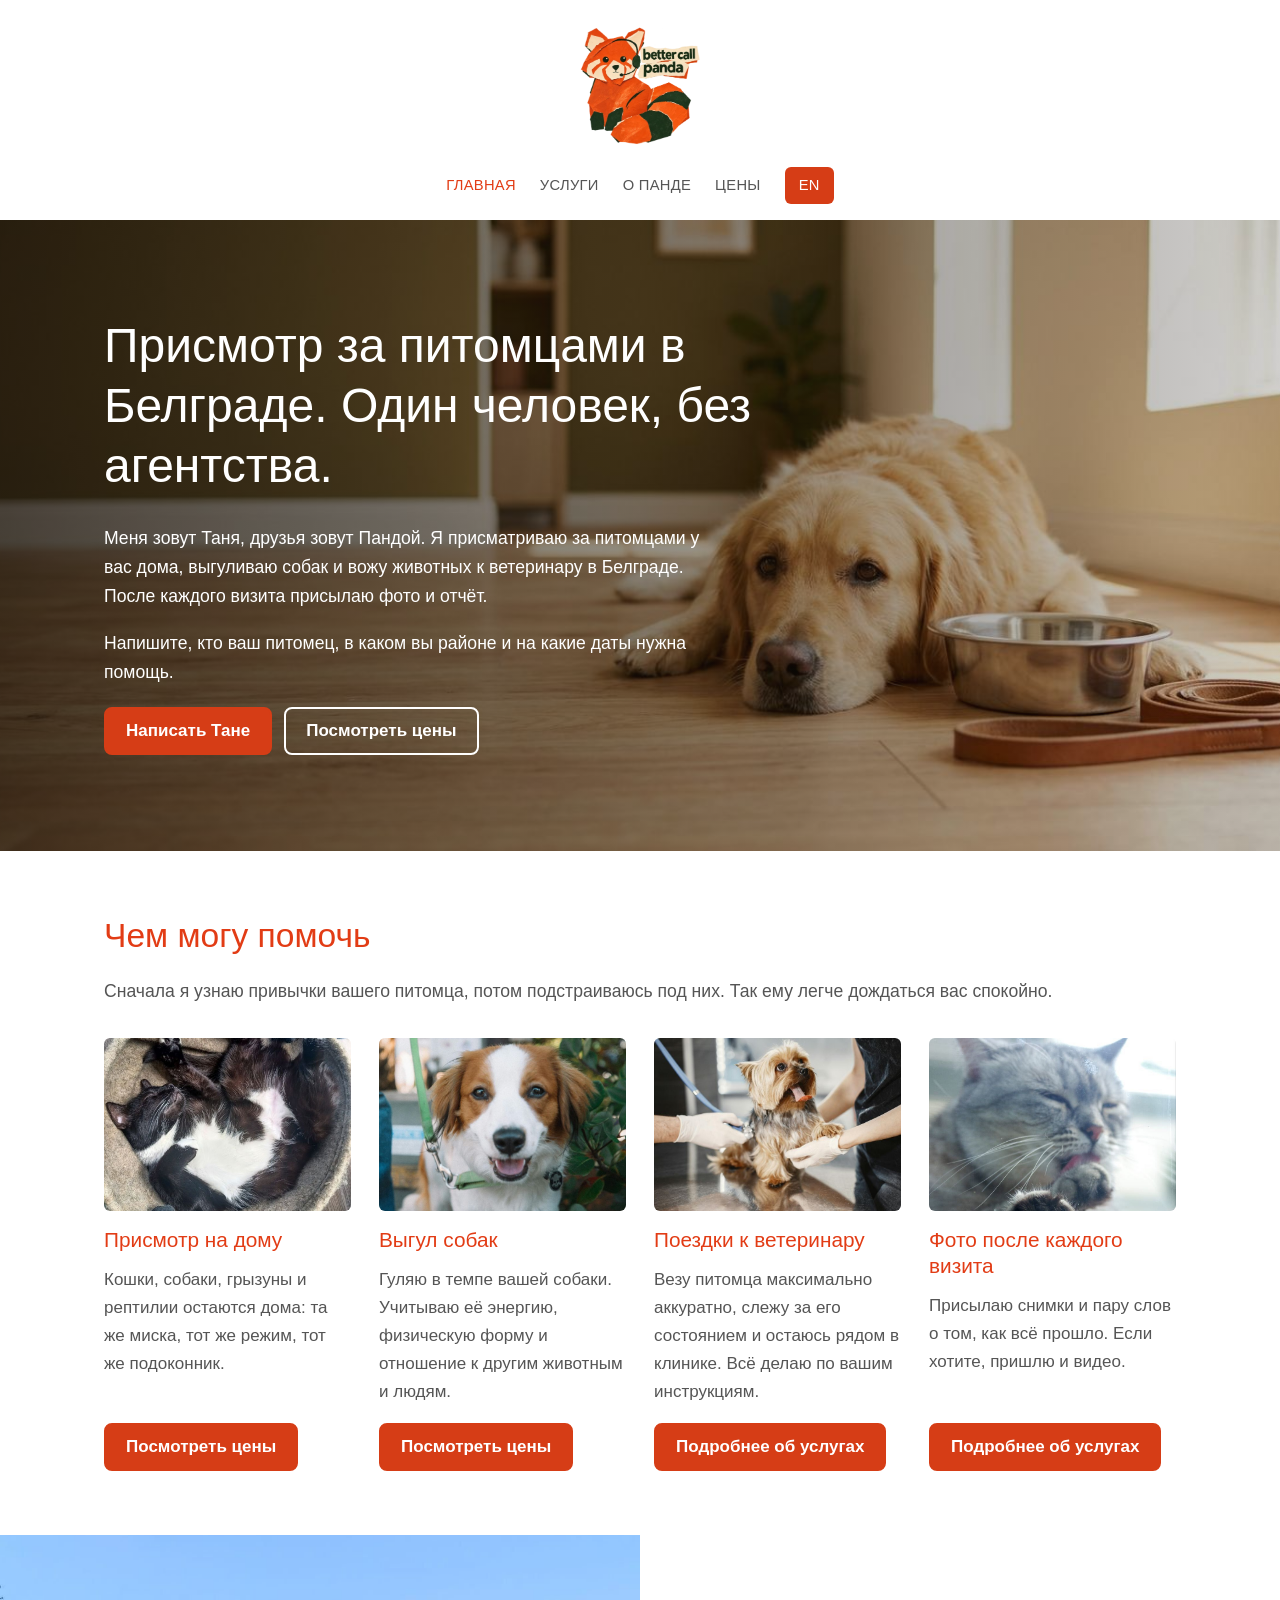
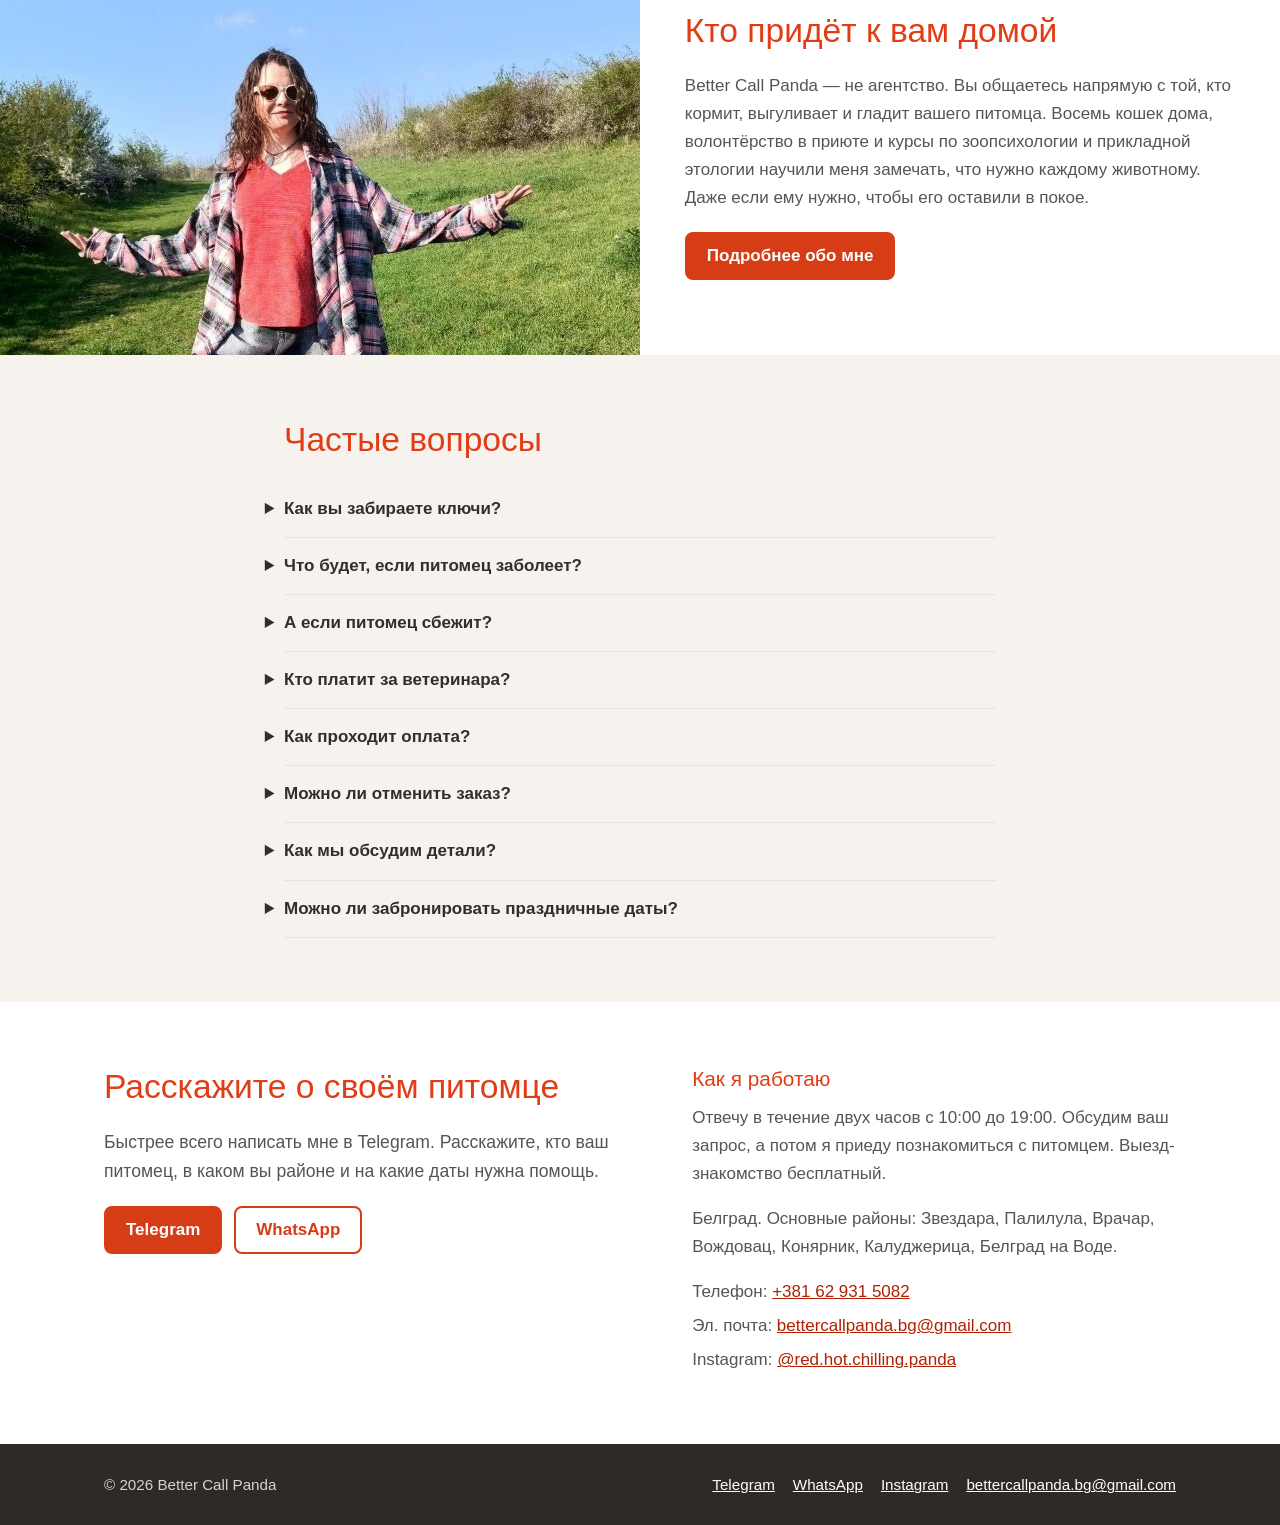
==== ru/index.html @ f717e87d "Update Russian menu label and shelter wording Co-Authored-By: Claude Opus 5.5 <noreply@anthropic.com" ====
<!doctype html>
<html lang="ru">
<head>
<meta charset="utf-8">
<meta name="viewport" content="width=device-width,initial-scale=1">
<title>Присмотр за питомцами в Белграде — Better Call Panda</title>
<meta name="description" content="Присмотр на дому, выгул собак и поездки к ветеринару в Белграде. Один человек, без агентства, фото после каждого визита.">
<link rel="canonical" href="https://bettercallpanda.github.io/ru/">
<link rel="alternate" hreflang="en" href="https://bettercallpanda.github.io/">
<link rel="alternate" hreflang="ru" href="https://bettercallpanda.github.io/ru/">
<link rel="alternate" hreflang="x-default" href="https://bettercallpanda.github.io/">
<meta property="og:type" content="website">
<meta property="og:title" content="Присмотр за питомцами в Белграде — Better Call Panda">
<meta property="og:description" content="Присмотр на дому, выгул собак и поездки к ветеринару в Белграде. Один человек, без агентства, фото после каждого визита.">
<meta property="og:url" content="https://bettercallpanda.github.io/ru/">
<meta property="og:image" content="https://bettercallpanda.github.io/img/tanya-portrait.jpg">
<meta property="og:locale" content="ru_RU">
<link rel="icon" type="image/png" href="/img/favicon.png">
<link rel="stylesheet" href="/style.css">
<script type="application/ld+json">{"@context":"https://schema.org","@type":"LocalBusiness","name":"Better Call Panda","description":"Присмотр на дому, выгул собак и поездки к ветеринару в Белграде. Один человек, без агентства, фото после каждого визита.","url":"https://bettercallpanda.github.io/ru/","image":"https://bettercallpanda.github.io/img/tanya-portrait.jpg","telephone":"+381 62 931 5082","email":"bettercallpanda.bg@gmail.com","areaServed":"Belgrade","address":{"@type":"PostalAddress","addressLocality":"Belgrade","addressCountry":"RS"},"sameAs":["https://instagram.com/red.hot.chilling.panda","https://t.me/purrfectpanda"]}</script>
</head>
<body>
<a class="skip" href="#main">Перейти к содержанию</a>
<header class="top">
<a class="top__logo" href="/ru/"><img src="/img/logo.webp" alt="Better Call Panda" width="360" height="379"></a>
<nav class="nav" aria-label="Основное меню">
<a href="/ru/" aria-current="page">Главная</a>
<a href="/ru/services">Услуги</a>
<a href="/ru/about">О Панде</a>
<a href="/ru/prices">Цены</a>
<a class="lang" href="/" hreflang="en">EN</a>
</nav>
</header>
<main id="main">
<section class="hero"><img src="/img/hero.jpg" alt="" width="1600" height="900"><div class="hero__in"><h1>Присмотр за питомцами в Белграде. Один человек, без агентства.</h1><p>Меня зовут Таня, друзья зовут Пандой. Я присматриваю за питомцами у вас дома, выгуливаю собак и вожу животных к ветеринару в Белграде. После каждого визита присылаю фото и отчёт.</p><p>Напишите, кто ваш питомец, в каком вы районе и на какие даты нужна помощь.</p><div class="btns"><a class="btn" href="https://t.me/purrfectpanda">Написать Тане</a><a class="btn btn--light" href="/ru/prices">Посмотреть цены</a></div></div></section>
<section class="sec"><div class="wrap"><h2>Чем могу помочь</h2><p class="lead">Сначала я узнаю привычки вашего питомца, потом подстраиваюсь под них. Так ему легче дождаться вас спокойно.</p><div class="cards"><article class="card"><img src="/img/cat-basket.jpg" alt="Кошка свернулась клубком в корзине" width="800" height="560" loading="lazy"><h3>Присмотр на дому</h3><p>Кошки, собаки, грызуны и рептилии остаются дома: та же миска, тот же режим, тот же подоконник.</p><a class="btn" href="/ru/prices">Посмотреть цены</a></article><article class="card"><img src="/img/dog-home.jpg" alt="Весёлая собака на прогулке" width="800" height="560" loading="lazy" style="object-position:50% 18%"><h3>Выгул собак</h3><p>Гуляю в темпе вашей собаки. Учитываю её энергию, физическую форму и отношение к другим животным и людям.</p><a class="btn" href="/ru/prices">Посмотреть цены</a></article><article class="card"><img src="/img/vet-table.jpg" alt="Маленькая собака на столе в ветклинике" width="800" height="560" loading="lazy"><h3>Поездки к ветеринару</h3><p>Везу питомца максимально аккуратно, слежу за его состоянием и остаюсь рядом в клинике. Всё делаю по вашим инструкциям.</p><a class="btn" href="/ru/services">Подробнее об услугах</a></article><article class="card"><img src="/img/cat-paw.jpg" alt="Кошачья лапа крупным планом" width="800" height="560" loading="lazy" style="object-position:50% 0%"><h3>Фото после каждого визита</h3><p>Присылаю снимки и пару слов о том, как всё прошло. Если хотите, пришлю и видео.</p><a class="btn" href="/ru/services">Подробнее об услугах</a></article></div></div></section>
<section class="split"><div class="split__img"><img src="/img/tanya.jpg" alt="Таня, петситтер Better Call Panda, на летнем лугу" width="1000" height="750" loading="lazy" style="object-position:50% 22%"></div><div class="split__txt"><h2>Кто придёт к вам домой</h2><p>Better Call Panda — не агентство. Вы общаетесь напрямую с той, кто кормит, выгуливает и гладит вашего питомца. Восемь кошек дома, волонтёрство в приюте и курсы по зоопсихологии и прикладной этологии научили меня замечать, что нужно каждому животному. Даже если ему нужно, чтобы его оставили в покое.</p><div class="btns"><a class="btn" href="/ru/about">Подробнее обо мне</a></div></div></section>
<section class="sec sec--soft"><div class="wrap narrow"><h2>Частые вопросы</h2><details><summary>Как вы забираете ключи?</summary><p>Обычно забираю и возвращаю их лично, из рук в руки. Если вам удобнее иначе, договоримся.</p></details><details><summary>Что будет, если питомец заболеет?</summary><p>Заранее прошу контакты для экстренной связи и вашего ветеринара. Если что-то пойдёт не так, сразу свяжусь с вами и запишу питомца в вашу клинику. Если своей клиники у вас нет, выберу ближайшую подходящую.</p></details><details><summary>А если питомец сбежит?</summary><p>Сразу сообщу вам, размещу объявления в чатах и группах в Facebook и сделаю всё, чтобы его найти. В моей практике такого не случалось, но я участвовала в поисках потерявшихся кошек и собак.</p></details><details><summary>Кто платит за ветеринара?</summary><p>Лечение оплачивает хозяин питомца. Можно заранее оставить мне сумму на экстренный случай. Если её нет, по возможности заплачу сама, пришлю чек, и вы вернёте деньги. А если помощь нужна срочно и заплатить сразу не получается, договорюсь с клиникой о депозите.</p></details><details><summary>Как проходит оплата?</summary><p>Пока только наличными. На выезде-знакомстве вы вносите 50%, и даты закрепляются за вами. Остальное в день первого визита.</p></details><details><summary>Можно ли отменить заказ?</summary><p>Да. Если отмените за 48 часов до первого визита или раньше, верну всю предоплату. Позже она не возвращается. А если отменить придётся мне, верну всё.</p></details><details><summary>Как мы обсудим детали?</summary><p>Сначала по телефону или в переписке, потом при встрече на бесплатном выезде-знакомстве. После этого пришлю сообщение с датами, услугами, ценой и условиями отмены. Вам останется ответить, что всё верно.</p></details><details><summary>Можно ли забронировать праздничные даты?</summary><p>Да, но лучше написать заранее: перед праздниками свободные даты заканчиваются быстрее.</p></details></div></section>
<section class="sec" id="contact"><div class="wrap contact"><div><h2>Расскажите о своём питомце</h2><p class="lead">Быстрее всего написать мне в Telegram. Расскажите, кто ваш питомец, в каком вы районе и на какие даты нужна помощь.</p><div class="btns"><a class="btn" href="https://t.me/purrfectpanda">Telegram</a><a class="btn btn--ghost" href="https://wa.me/381629315082">WhatsApp</a></div></div><div><h3>Как я работаю</h3><p>Отвечу в течение двух часов с 10:00 до 19:00. Обсудим ваш запрос, а потом я приеду познакомиться с питомцем. Выезд-знакомство бесплатный.</p><p>Белград. Основные районы: Звездара, Палилула, Врачар, Вождовац, Конярник, Калуджерица, Белград на Воде.</p><ul><li>Телефон: <a href="tel:+381629315082">+381 62 931 5082</a></li><li>Эл. почта: <a href="mailto:bettercallpanda.bg@gmail.com">bettercallpanda.bg@gmail.com</a></li><li>Instagram: <a href="https://instagram.com/red.hot.chilling.panda">@red.hot.chilling.panda</a></li></ul></div></div></section>
</main>
<footer class="foot"><div class="wrap"><span>© 2026 Better Call Panda</span><nav aria-label="Контакты"><a href="https://t.me/purrfectpanda">Telegram</a><a href="https://wa.me/381629315082">WhatsApp</a><a href="https://instagram.com/red.hot.chilling.panda">Instagram</a><a href="mailto:bettercallpanda.bg@gmail.com">bettercallpanda.bg@gmail.com</a></nav></div></footer>
</body>
</html>
---- style.css ----
:root{--brand:#e23c15;--brand-dark:#b12103;--accent:#d63d16;--ink:#2f2f2f;--text:#555;--line:#e7e2dd;--soft:#f6f2ee;--white:#fff;--wrap:1120px}
*{box-sizing:border-box}
html{-webkit-text-size-adjust:100%}
body{margin:0;background:var(--white);color:var(--text);font:400 17px/1.65 "Open Sans","Segoe UI",Roboto,Helvetica,Arial,sans-serif}
img{display:block;max-width:100%;height:auto}
a{color:var(--brand-dark)}
h1,h2,h3{color:var(--brand);font-weight:500;line-height:1.25;margin:0 0 .6em}
h1{font-size:clamp(2rem,4.4vw,3rem)}
h2{font-size:clamp(1.6rem,3vw,2.1rem)}
h3{font-size:1.3rem}
p{margin:0 0 1em}
.skip{position:absolute;left:-999px;top:8px;background:#fff;padding:8px 12px;z-index:10}
.skip:focus{left:8px}
.top{background:#fff;text-align:center;padding:20px 16px 16px}
.top__logo{display:inline-block}
.top__logo img{width:120px;height:auto}
.nav{display:flex;flex-wrap:wrap;justify-content:center;align-items:center;gap:6px 24px;margin-top:12px}
.nav a{color:#555;text-decoration:none;text-transform:uppercase;font-size:.92rem;letter-spacing:.02em;padding:6px 0}
.nav a:hover,.nav a[aria-current=page]{color:var(--brand)}
.nav a.lang{background:var(--accent);color:#fff;border-radius:6px;padding:6px 14px}
.nav a.lang:hover{background:var(--brand-dark);color:#fff}
.wrap{max-width:var(--wrap);margin:0 auto;padding:0 24px}
.sec{padding:64px 0}
.sec--soft{background:var(--soft)}
.sec--center{text-align:center}
.narrow{max-width:760px;margin:0 auto}
.lead{font-size:1.1rem}
.btn{display:inline-block;background:var(--accent);color:#fff;text-decoration:none;font-weight:600;border-radius:8px;padding:11px 20px;line-height:1.3;border:2px solid var(--accent)}
.btn:hover{background:var(--brand-dark);border-color:var(--brand-dark)}
.btn--ghost{background:transparent;color:var(--accent)}
.btn--ghost:hover{color:#fff}
.btn--light{background:transparent;border-color:#fff;color:#fff}
.btn--light:hover{background:#fff;border-color:#fff;color:var(--brand-dark)}
.btn--white{background:#fff;border-color:#fff;color:var(--brand-dark)}
.btn--white:hover{background:#fff0ea;border-color:#fff0ea;color:var(--brand-dark)}
.btns{display:flex;flex-wrap:wrap;gap:12px;margin-top:20px}
.sec--center .btns{justify-content:center}
.hero{position:relative;background:#3a3226;color:#fff;overflow:hidden}
.hero>img{position:absolute;inset:0;width:100%;height:100%;object-fit:cover}
.hero::after{content:"";position:absolute;inset:0;background:linear-gradient(90deg,rgba(25,18,10,.72),rgba(25,18,10,.38) 70%,rgba(25,18,10,.2))}
.hero__in{position:relative;z-index:1;max-width:var(--wrap);margin:0 auto;padding:96px 24px}
.hero h1{color:#fff;max-width:720px}
.hero p{max-width:620px;font-size:1.1rem}
.cards{display:grid;grid-template-columns:repeat(4,1fr);gap:28px;margin-top:32px}
.cards--3{grid-template-columns:repeat(3,1fr)}
.card{display:flex;flex-direction:column;align-items:flex-start}
.card img{width:100%;aspect-ratio:10/7;object-fit:cover;border-radius:6px;margin-bottom:16px}
.card .btn{margin-top:auto}
.split{display:grid;grid-template-columns:1fr 1fr;align-items:stretch}
.split__img{position:relative;min-height:420px;background:var(--soft)}
.split__img img{position:absolute;inset:0;width:100%;height:100%;object-fit:cover}
.split__txt{align-self:center;padding:56px 7%;max-width:640px}
.split--rev .split__img{order:2}
.split--rev .split__txt{justify-self:end}
.rows{display:grid;gap:40px}
.row{display:grid;grid-template-columns:1fr 1fr;gap:48px;align-items:center}
.row img{width:100%;aspect-ratio:10/7;object-fit:cover;border-radius:6px}
.row--rev img{order:2}
.docs{display:grid;grid-template-columns:1fr 1fr;gap:32px;margin-top:28px}
.docs a{display:block;border:1px solid var(--line);border-radius:6px;overflow:hidden}
.docs img{width:100%;aspect-ratio:1280/942;object-fit:cover}
.docs h3{margin:14px 0 4px}
.docs p{margin:0}
details{border-bottom:1px solid var(--line);padding:14px 0}
summary{cursor:pointer;color:var(--ink);font-weight:600;list-style-position:outside}
details p{margin:10px 0 2px}
.contact{display:grid;grid-template-columns:1.1fr 1fr;gap:56px}
.contact ul{list-style:none;margin:0;padding:0}
.contact li{margin:0 0 6px}
.price{width:100%;border-collapse:collapse;margin:28px 0 0}
.price th,.price td{text-align:left;padding:12px 14px;border-bottom:1px solid var(--line)}
.price thead th{color:var(--ink);background:var(--soft);font-weight:600}
.price td:last-child,.price th:last-child{text-align:right;white-space:nowrap}
.cta{background:var(--accent);color:#fff;text-align:center}
.cta h2{color:#fff}
.foot{background:#2f2a26;color:#d9d3cd;font-size:.95rem;padding:28px 0}
.foot a{color:#fff}
.foot .wrap{display:flex;flex-wrap:wrap;justify-content:space-between;gap:10px 24px}
.foot nav{display:flex;flex-wrap:wrap;gap:6px 18px}
@media (max-width:980px){.cards{grid-template-columns:repeat(2,1fr)}.cards--3{grid-template-columns:repeat(2,1fr)}}
@media (max-width:760px){body{font-size:16px}.top__logo img{width:92px}.nav{gap:2px 16px}.nav a{font-size:.8rem}.sec{padding:44px 0}.wrap{padding:0 16px}.hero__in{padding:64px 16px}.hero::after{background:rgba(25,18,10,.6)}.split,.row,.docs,.contact{grid-template-columns:1fr}.row{gap:18px}.row--rev img{order:0}.split__img{min-height:0;aspect-ratio:4/3}.split--rev .split__img{order:0}.split__txt{padding:32px 16px;max-width:none}.contact{gap:32px}}
@media (max-width:520px){.cards,.cards--3{grid-template-columns:1fr}.btns .btn{flex:1 1 auto;text-align:center}.price th,.price td{padding:10px 8px}}
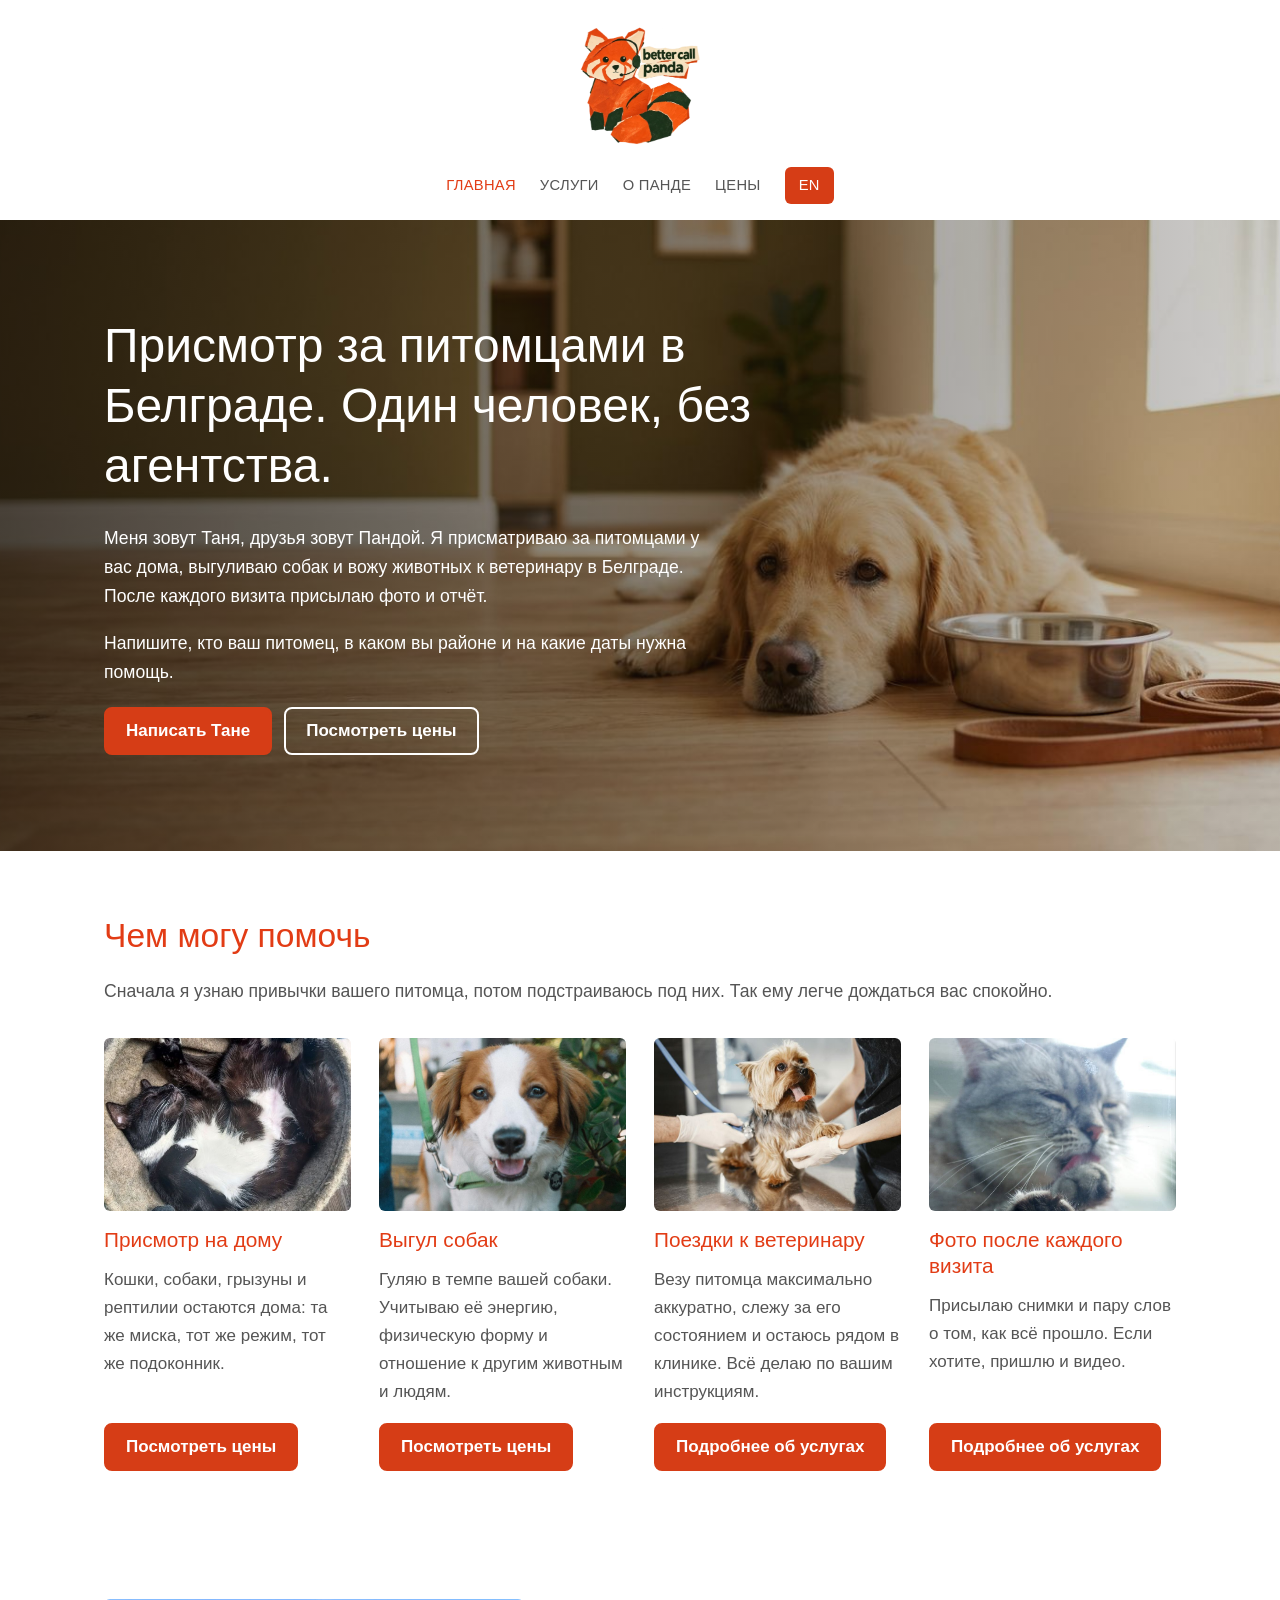
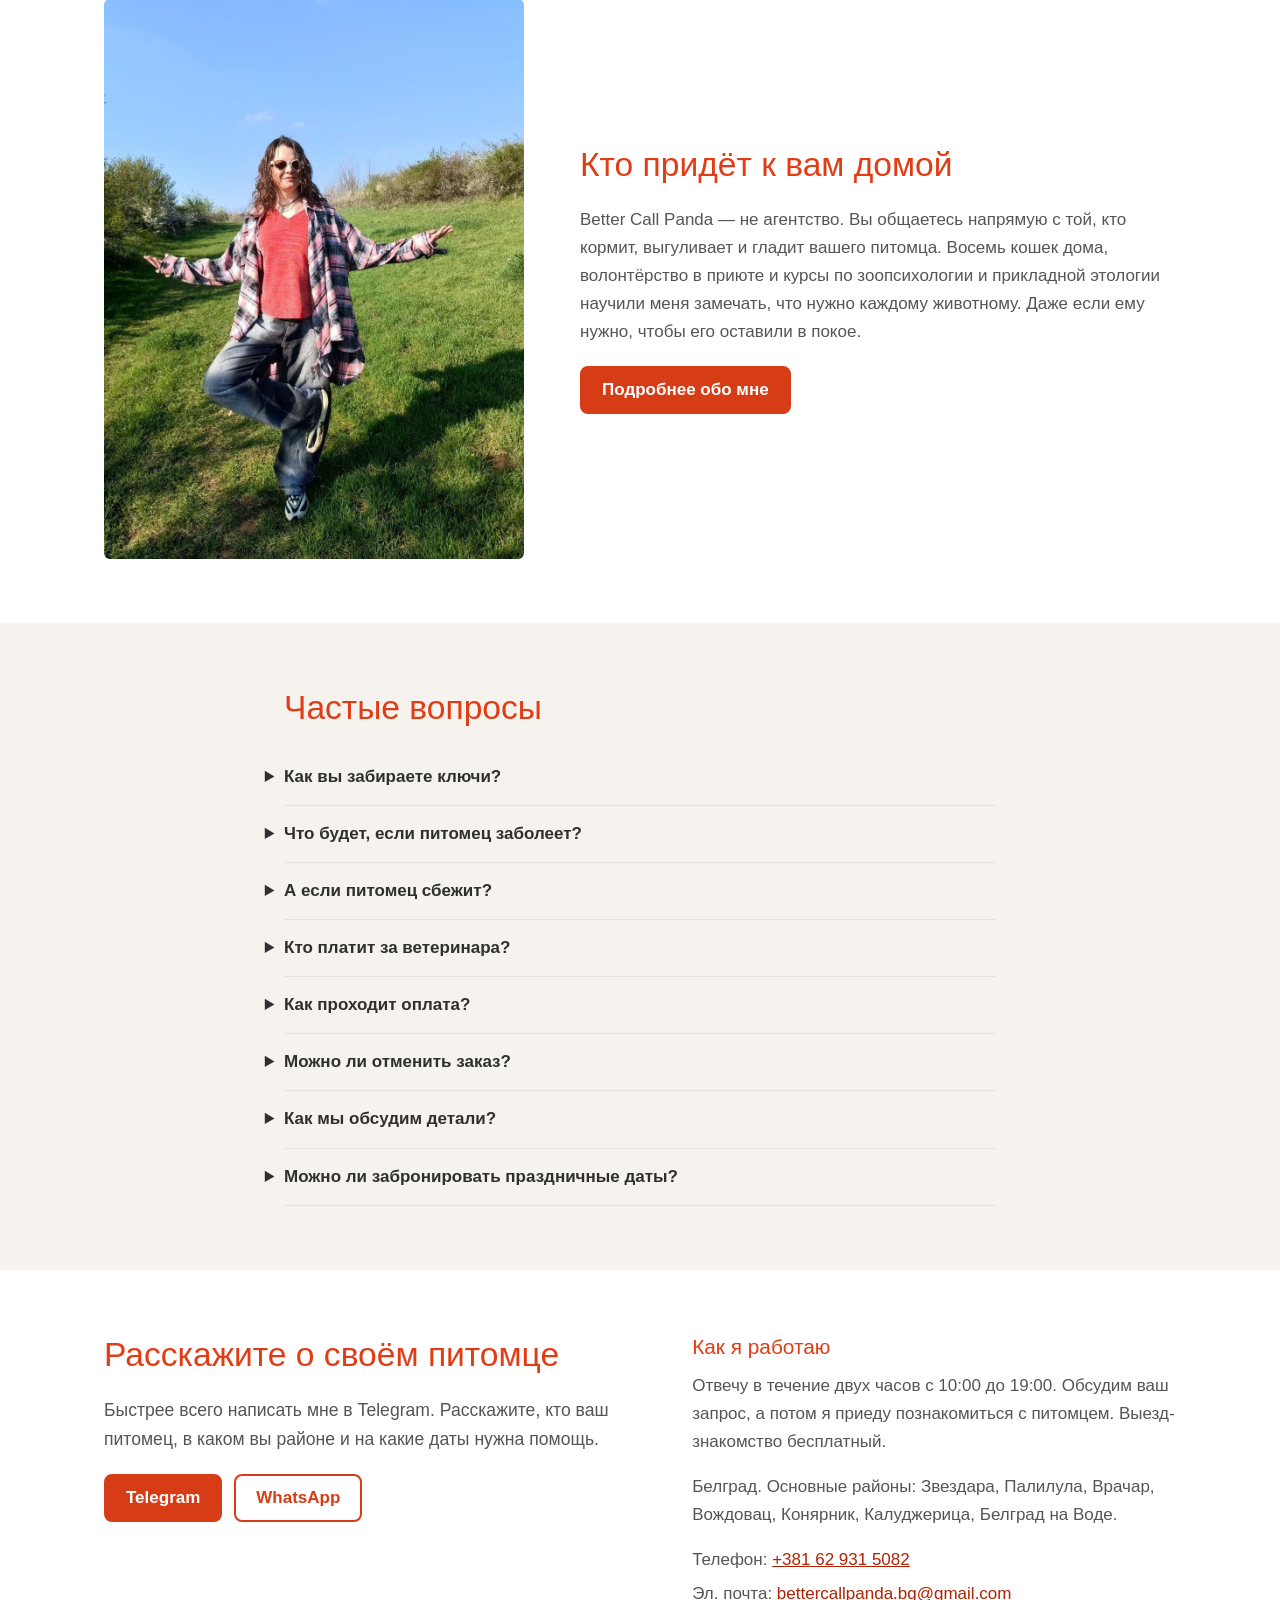
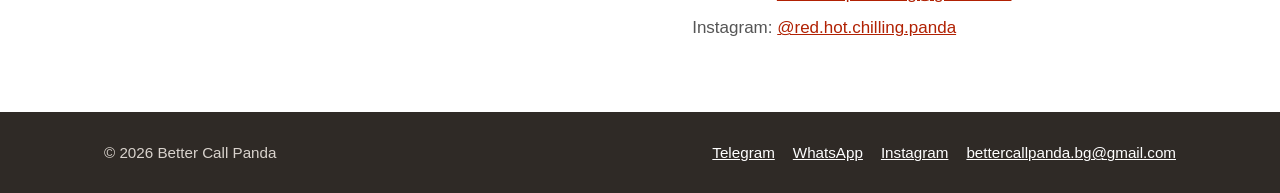
==== commit 71108062: "Show full portrait and dinar prices on Russian pages Co-Authored-By: Claude Opus 5.5 <noreply@anthro" ====
--- a/ru/index.html
+++ b/ru/index.html
@@ -34,7 +34,7 @@
 <main id="main">
 <section class="hero"><img src="/img/hero.jpg" alt="" width="1600" height="900"><div class="hero__in"><h1>Присмотр за питомцами в Белграде. Один человек, без агентства.</h1><p>Меня зовут Таня, друзья зовут Пандой. Я присматриваю за питомцами у вас дома, выгуливаю собак и вожу животных к ветеринару в Белграде. После каждого визита присылаю фото и отчёт.</p><p>Напишите, кто ваш питомец, в каком вы районе и на какие даты нужна помощь.</p><div class="btns"><a class="btn" href="https://t.me/purrfectpanda">Написать Тане</a><a class="btn btn--light" href="/ru/prices">Посмотреть цены</a></div></div></section>
 <section class="sec"><div class="wrap"><h2>Чем могу помочь</h2><p class="lead">Сначала я узнаю привычки вашего питомца, потом подстраиваюсь под них. Так ему легче дождаться вас спокойно.</p><div class="cards"><article class="card"><img src="/img/cat-basket.jpg" alt="Кошка свернулась клубком в корзине" width="800" height="560" loading="lazy"><h3>Присмотр на дому</h3><p>Кошки, собаки, грызуны и рептилии остаются дома: та же миска, тот же режим, тот же подоконник.</p><a class="btn" href="/ru/prices">Посмотреть цены</a></article><article class="card"><img src="/img/dog-home.jpg" alt="Весёлая собака на прогулке" width="800" height="560" loading="lazy" style="object-position:50% 18%"><h3>Выгул собак</h3><p>Гуляю в темпе вашей собаки. Учитываю её энергию, физическую форму и отношение к другим животным и людям.</p><a class="btn" href="/ru/prices">Посмотреть цены</a></article><article class="card"><img src="/img/vet-table.jpg" alt="Маленькая собака на столе в ветклинике" width="800" height="560" loading="lazy"><h3>Поездки к ветеринару</h3><p>Везу питомца максимально аккуратно, слежу за его состоянием и остаюсь рядом в клинике. Всё делаю по вашим инструкциям.</p><a class="btn" href="/ru/services">Подробнее об услугах</a></article><article class="card"><img src="/img/cat-paw.jpg" alt="Кошачья лапа крупным планом" width="800" height="560" loading="lazy" style="object-position:50% 0%"><h3>Фото после каждого визита</h3><p>Присылаю снимки и пару слов о том, как всё прошло. Если хотите, пришлю и видео.</p><a class="btn" href="/ru/services">Подробнее об услугах</a></article></div></div></section>
-<section class="split"><div class="split__img"><img src="/img/tanya.jpg" alt="Таня, петситтер Better Call Panda, на летнем лугу" width="1000" height="750" loading="lazy" style="object-position:50% 22%"></div><div class="split__txt"><h2>Кто придёт к вам домой</h2><p>Better Call Panda — не агентство. Вы общаетесь напрямую с той, кто кормит, выгуливает и гладит вашего питомца. Восемь кошек дома, волонтёрство в приюте и курсы по зоопсихологии и прикладной этологии научили меня замечать, что нужно каждому животному. Даже если ему нужно, чтобы его оставили в покое.</p><div class="btns"><a class="btn" href="/ru/about">Подробнее обо мне</a></div></div></section>
+<section class="sec"><div class="wrap who"><img src="/img/tanya.jpg" alt="Таня, петситтер Better Call Panda, на летнем лугу" width="960" height="1280" loading="lazy"><div><h2>Кто придёт к вам домой</h2><p>Better Call Panda — не агентство. Вы общаетесь напрямую с той, кто кормит, выгуливает и гладит вашего питомца. Восемь кошек дома, волонтёрство в приюте и курсы по зоопсихологии и прикладной этологии научили меня замечать, что нужно каждому животному. Даже если ему нужно, чтобы его оставили в покое.</p><div class="btns"><a class="btn" href="/ru/about">Подробнее обо мне</a></div></div></div></section>
 <section class="sec sec--soft"><div class="wrap narrow"><h2>Частые вопросы</h2><details><summary>Как вы забираете ключи?</summary><p>Обычно забираю и возвращаю их лично, из рук в руки. Если вам удобнее иначе, договоримся.</p></details><details><summary>Что будет, если питомец заболеет?</summary><p>Заранее прошу контакты для экстренной связи и вашего ветеринара. Если что-то пойдёт не так, сразу свяжусь с вами и запишу питомца в вашу клинику. Если своей клиники у вас нет, выберу ближайшую подходящую.</p></details><details><summary>А если питомец сбежит?</summary><p>Сразу сообщу вам, размещу объявления в чатах и группах в Facebook и сделаю всё, чтобы его найти. В моей практике такого не случалось, но я участвовала в поисках потерявшихся кошек и собак.</p></details><details><summary>Кто платит за ветеринара?</summary><p>Лечение оплачивает хозяин питомца. Можно заранее оставить мне сумму на экстренный случай. Если её нет, по возможности заплачу сама, пришлю чек, и вы вернёте деньги. А если помощь нужна срочно и заплатить сразу не получается, договорюсь с клиникой о депозите.</p></details><details><summary>Как проходит оплата?</summary><p>Пока только наличными. На выезде-знакомстве вы вносите 50%, и даты закрепляются за вами. Остальное в день первого визита.</p></details><details><summary>Можно ли отменить заказ?</summary><p>Да. Если отмените за 48 часов до первого визита или раньше, верну всю предоплату. Позже она не возвращается. А если отменить придётся мне, верну всё.</p></details><details><summary>Как мы обсудим детали?</summary><p>Сначала по телефону или в переписке, потом при встрече на бесплатном выезде-знакомстве. После этого пришлю сообщение с датами, услугами, ценой и условиями отмены. Вам останется ответить, что всё верно.</p></details><details><summary>Можно ли забронировать праздничные даты?</summary><p>Да, но лучше написать заранее: перед праздниками свободные даты заканчиваются быстрее.</p></details></div></section>
 <section class="sec" id="contact"><div class="wrap contact"><div><h2>Расскажите о своём питомце</h2><p class="lead">Быстрее всего написать мне в Telegram. Расскажите, кто ваш питомец, в каком вы районе и на какие даты нужна помощь.</p><div class="btns"><a class="btn" href="https://t.me/purrfectpanda">Telegram</a><a class="btn btn--ghost" href="https://wa.me/381629315082">WhatsApp</a></div></div><div><h3>Как я работаю</h3><p>Отвечу в течение двух часов с 10:00 до 19:00. Обсудим ваш запрос, а потом я приеду познакомиться с питомцем. Выезд-знакомство бесплатный.</p><p>Белград. Основные районы: Звездара, Палилула, Врачар, Вождовац, Конярник, Калуджерица, Белград на Воде.</p><ul><li>Телефон: <a href="tel:+381629315082">+381 62 931 5082</a></li><li>Эл. почта: <a href="mailto:bettercallpanda.bg@gmail.com">bettercallpanda.bg@gmail.com</a></li><li>Instagram: <a href="https://instagram.com/red.hot.chilling.panda">@red.hot.chilling.panda</a></li></ul></div></div></section>
 </main>
--- a/style.css
+++ b/style.css
@@ -80,3 +80,6 @@
 @media (max-width:980px){.cards{grid-template-columns:repeat(2,1fr)}.cards--3{grid-template-columns:repeat(2,1fr)}}
 @media (max-width:760px){body{font-size:16px}.top__logo img{width:92px}.nav{gap:2px 16px}.nav a{font-size:.8rem}.sec{padding:44px 0}.wrap{padding:0 16px}.hero__in{padding:64px 16px}.hero::after{background:rgba(25,18,10,.6)}.split,.row,.docs,.contact{grid-template-columns:1fr}.row{gap:18px}.row--rev img{order:0}.split__img{min-height:0;aspect-ratio:4/3}.split--rev .split__img{order:0}.split__txt{padding:32px 16px;max-width:none}.contact{gap:32px}}
 @media (max-width:520px){.cards,.cards--3{grid-template-columns:1fr}.btns .btn{flex:1 1 auto;text-align:center}.price th,.price td{padding:10px 8px}}
+.who{display:grid;grid-template-columns:minmax(0,420px) minmax(0,1fr);gap:56px;align-items:center}
+.who img{width:100%;height:auto;border-radius:6px}
+@media (max-width:760px){.who{grid-template-columns:1fr;gap:24px}.who img{max-width:420px;margin:0 auto}}
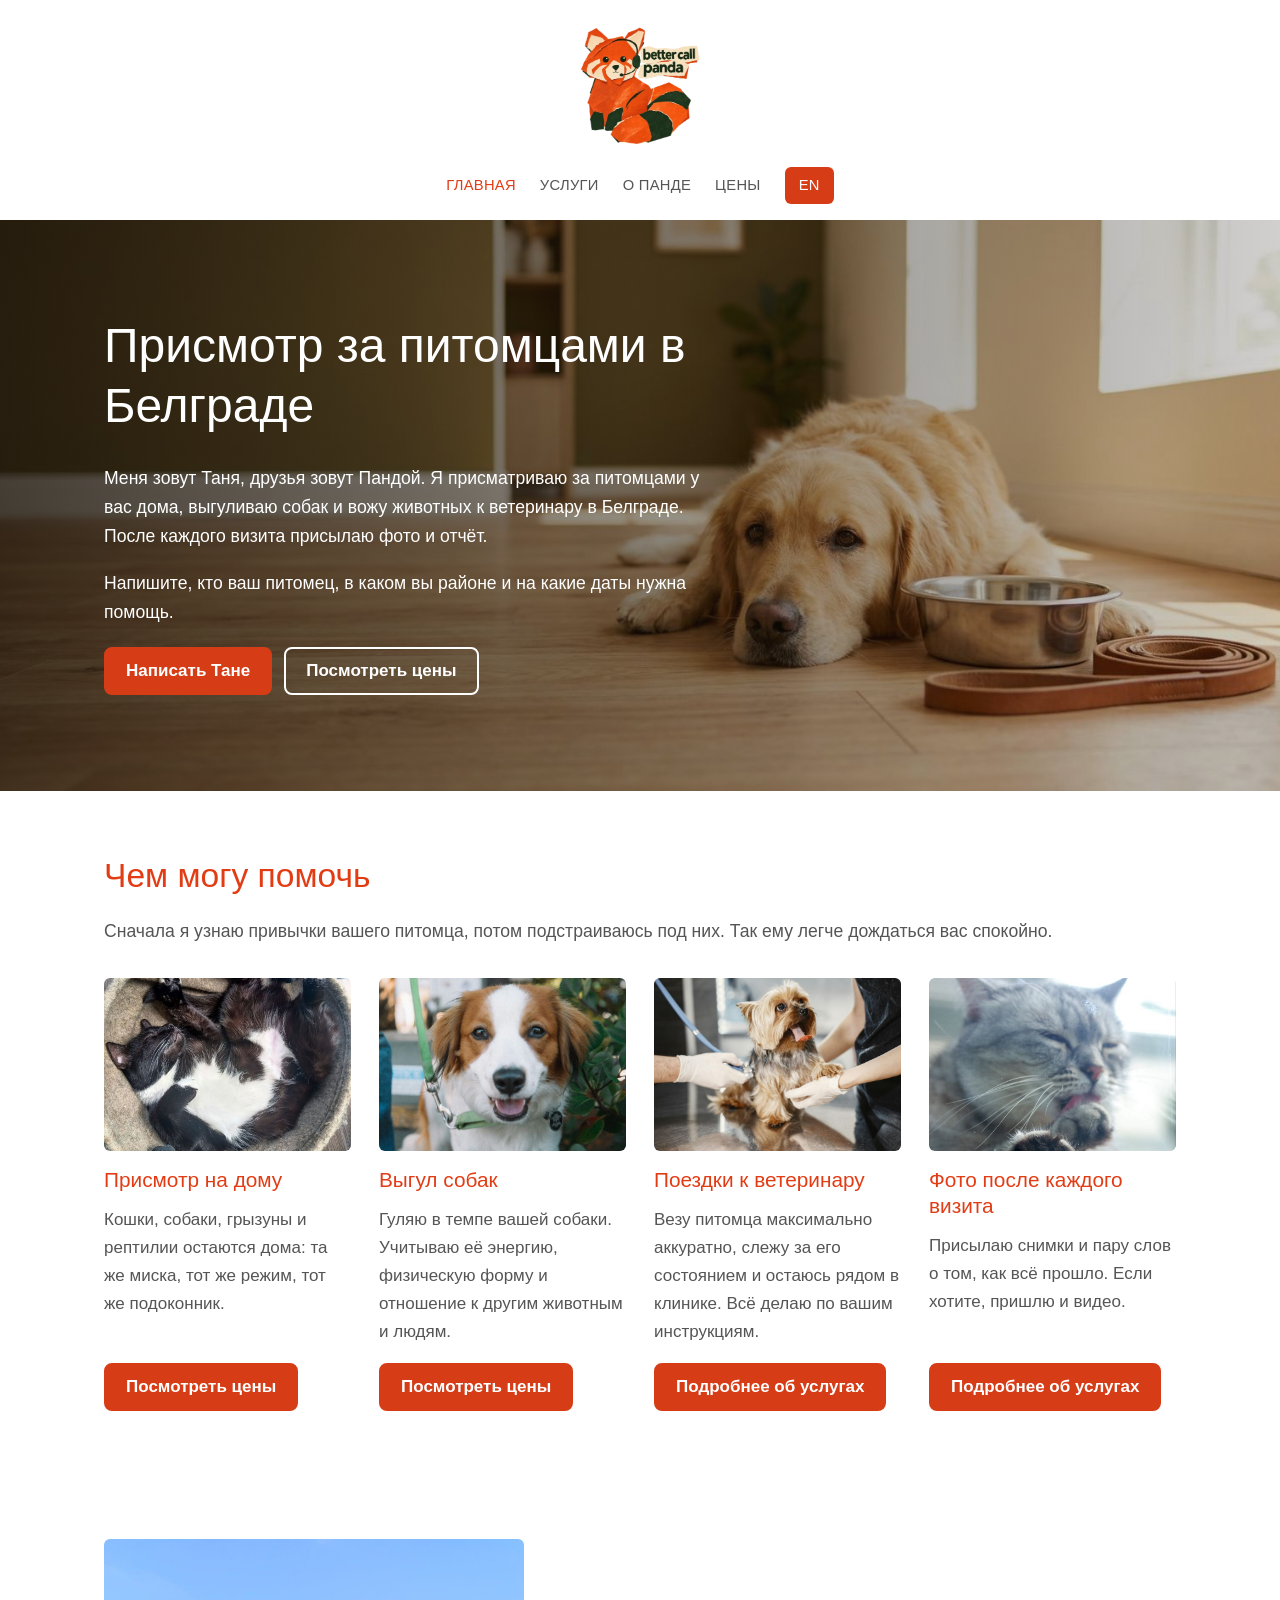
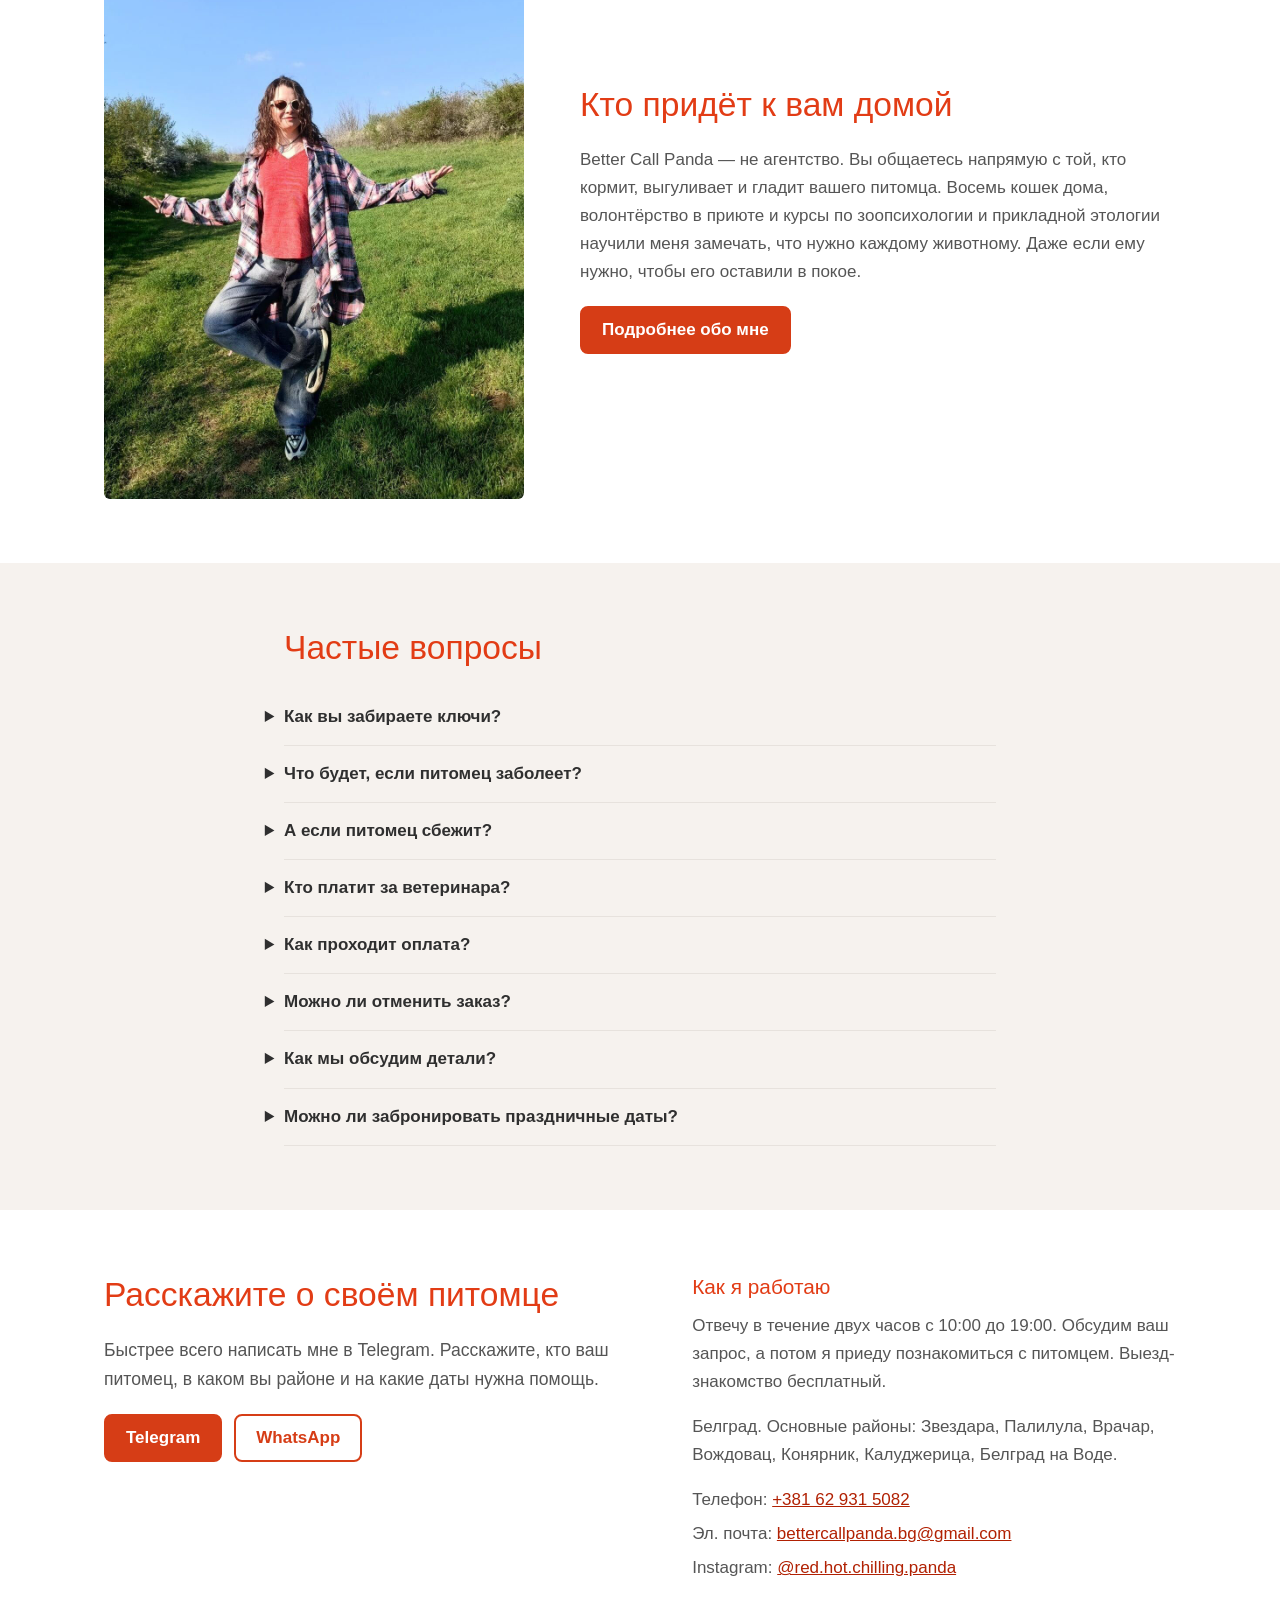
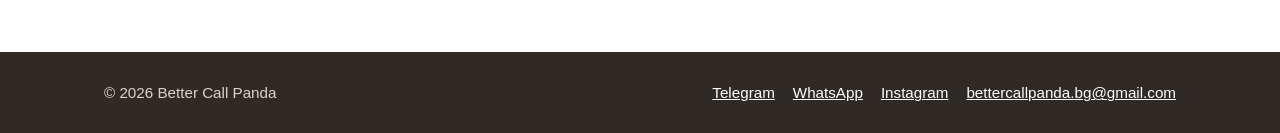
==== commit d76b6165: "Update prices and simplify Russian home headline Co-Authored-By: Claude Opus 5.5 <noreply@anthropic." ====
--- a/ru/index.html
+++ b/ru/index.html
@@ -4,20 +4,20 @@
 <meta charset="utf-8">
 <meta name="viewport" content="width=device-width,initial-scale=1">
 <title>Присмотр за питомцами в Белграде — Better Call Panda</title>
-<meta name="description" content="Присмотр на дому, выгул собак и поездки к ветеринару в Белграде. Один человек, без агентства, фото после каждого визита.">
+<meta name="description" content="Присмотр на дому, выгул собак и поездки к ветеринару в Белграде. Фото после каждого визита.">
 <link rel="canonical" href="https://bettercallpanda.github.io/ru/">
 <link rel="alternate" hreflang="en" href="https://bettercallpanda.github.io/">
 <link rel="alternate" hreflang="ru" href="https://bettercallpanda.github.io/ru/">
 <link rel="alternate" hreflang="x-default" href="https://bettercallpanda.github.io/">
 <meta property="og:type" content="website">
 <meta property="og:title" content="Присмотр за питомцами в Белграде — Better Call Panda">
-<meta property="og:description" content="Присмотр на дому, выгул собак и поездки к ветеринару в Белграде. Один человек, без агентства, фото после каждого визита.">
+<meta property="og:description" content="Присмотр на дому, выгул собак и поездки к ветеринару в Белграде. Фото после каждого визита.">
 <meta property="og:url" content="https://bettercallpanda.github.io/ru/">
 <meta property="og:image" content="https://bettercallpanda.github.io/img/tanya-portrait.jpg">
 <meta property="og:locale" content="ru_RU">
 <link rel="icon" type="image/png" href="/img/favicon.png">
 <link rel="stylesheet" href="/style.css">
-<script type="application/ld+json">{"@context":"https://schema.org","@type":"LocalBusiness","name":"Better Call Panda","description":"Присмотр на дому, выгул собак и поездки к ветеринару в Белграде. Один человек, без агентства, фото после каждого визита.","url":"https://bettercallpanda.github.io/ru/","image":"https://bettercallpanda.github.io/img/tanya-portrait.jpg","telephone":"+381 62 931 5082","email":"bettercallpanda.bg@gmail.com","areaServed":"Belgrade","address":{"@type":"PostalAddress","addressLocality":"Belgrade","addressCountry":"RS"},"sameAs":["https://instagram.com/red.hot.chilling.panda","https://t.me/purrfectpanda"]}</script>
+<script type="application/ld+json">{"@context":"https://schema.org","@type":"LocalBusiness","name":"Better Call Panda","description":"Присмотр на дому, выгул собак и поездки к ветеринару в Белграде. Фото после каждого визита.","url":"https://bettercallpanda.github.io/ru/","image":"https://bettercallpanda.github.io/img/tanya-portrait.jpg","telephone":"+381 62 931 5082","email":"bettercallpanda.bg@gmail.com","areaServed":"Belgrade","address":{"@type":"PostalAddress","addressLocality":"Belgrade","addressCountry":"RS"},"sameAs":["https://instagram.com/red.hot.chilling.panda","https://t.me/purrfectpanda"]}</script>
 </head>
 <body>
 <a class="skip" href="#main">Перейти к содержанию</a>
@@ -32,7 +32,7 @@
 </nav>
 </header>
 <main id="main">
-<section class="hero"><img src="/img/hero.jpg" alt="" width="1600" height="900"><div class="hero__in"><h1>Присмотр за питомцами в Белграде. Один человек, без агентства.</h1><p>Меня зовут Таня, друзья зовут Пандой. Я присматриваю за питомцами у вас дома, выгуливаю собак и вожу животных к ветеринару в Белграде. После каждого визита присылаю фото и отчёт.</p><p>Напишите, кто ваш питомец, в каком вы районе и на какие даты нужна помощь.</p><div class="btns"><a class="btn" href="https://t.me/purrfectpanda">Написать Тане</a><a class="btn btn--light" href="/ru/prices">Посмотреть цены</a></div></div></section>
+<section class="hero"><img src="/img/hero.jpg" alt="" width="1600" height="900"><div class="hero__in"><h1>Присмотр за питомцами в Белграде</h1><p>Меня зовут Таня, друзья зовут Пандой. Я присматриваю за питомцами у вас дома, выгуливаю собак и вожу животных к ветеринару в Белграде. После каждого визита присылаю фото и отчёт.</p><p>Напишите, кто ваш питомец, в каком вы районе и на какие даты нужна помощь.</p><div class="btns"><a class="btn" href="https://t.me/purrfectpanda">Написать Тане</a><a class="btn btn--light" href="/ru/prices">Посмотреть цены</a></div></div></section>
 <section class="sec"><div class="wrap"><h2>Чем могу помочь</h2><p class="lead">Сначала я узнаю привычки вашего питомца, потом подстраиваюсь под них. Так ему легче дождаться вас спокойно.</p><div class="cards"><article class="card"><img src="/img/cat-basket.jpg" alt="Кошка свернулась клубком в корзине" width="800" height="560" loading="lazy"><h3>Присмотр на дому</h3><p>Кошки, собаки, грызуны и рептилии остаются дома: та же миска, тот же режим, тот же подоконник.</p><a class="btn" href="/ru/prices">Посмотреть цены</a></article><article class="card"><img src="/img/dog-home.jpg" alt="Весёлая собака на прогулке" width="800" height="560" loading="lazy" style="object-position:50% 18%"><h3>Выгул собак</h3><p>Гуляю в темпе вашей собаки. Учитываю её энергию, физическую форму и отношение к другим животным и людям.</p><a class="btn" href="/ru/prices">Посмотреть цены</a></article><article class="card"><img src="/img/vet-table.jpg" alt="Маленькая собака на столе в ветклинике" width="800" height="560" loading="lazy"><h3>Поездки к ветеринару</h3><p>Везу питомца максимально аккуратно, слежу за его состоянием и остаюсь рядом в клинике. Всё делаю по вашим инструкциям.</p><a class="btn" href="/ru/services">Подробнее об услугах</a></article><article class="card"><img src="/img/cat-paw.jpg" alt="Кошачья лапа крупным планом" width="800" height="560" loading="lazy" style="object-position:50% 0%"><h3>Фото после каждого визита</h3><p>Присылаю снимки и пару слов о том, как всё прошло. Если хотите, пришлю и видео.</p><a class="btn" href="/ru/services">Подробнее об услугах</a></article></div></div></section>
 <section class="sec"><div class="wrap who"><img src="/img/tanya.jpg" alt="Таня, петситтер Better Call Panda, на летнем лугу" width="960" height="1280" loading="lazy"><div><h2>Кто придёт к вам домой</h2><p>Better Call Panda — не агентство. Вы общаетесь напрямую с той, кто кормит, выгуливает и гладит вашего питомца. Восемь кошек дома, волонтёрство в приюте и курсы по зоопсихологии и прикладной этологии научили меня замечать, что нужно каждому животному. Даже если ему нужно, чтобы его оставили в покое.</p><div class="btns"><a class="btn" href="/ru/about">Подробнее обо мне</a></div></div></div></section>
 <section class="sec sec--soft"><div class="wrap narrow"><h2>Частые вопросы</h2><details><summary>Как вы забираете ключи?</summary><p>Обычно забираю и возвращаю их лично, из рук в руки. Если вам удобнее иначе, договоримся.</p></details><details><summary>Что будет, если питомец заболеет?</summary><p>Заранее прошу контакты для экстренной связи и вашего ветеринара. Если что-то пойдёт не так, сразу свяжусь с вами и запишу питомца в вашу клинику. Если своей клиники у вас нет, выберу ближайшую подходящую.</p></details><details><summary>А если питомец сбежит?</summary><p>Сразу сообщу вам, размещу объявления в чатах и группах в Facebook и сделаю всё, чтобы его найти. В моей практике такого не случалось, но я участвовала в поисках потерявшихся кошек и собак.</p></details><details><summary>Кто платит за ветеринара?</summary><p>Лечение оплачивает хозяин питомца. Можно заранее оставить мне сумму на экстренный случай. Если её нет, по возможности заплачу сама, пришлю чек, и вы вернёте деньги. А если помощь нужна срочно и заплатить сразу не получается, договорюсь с клиникой о депозите.</p></details><details><summary>Как проходит оплата?</summary><p>Пока только наличными. На выезде-знакомстве вы вносите 50%, и даты закрепляются за вами. Остальное в день первого визита.</p></details><details><summary>Можно ли отменить заказ?</summary><p>Да. Если отмените за 48 часов до первого визита или раньше, верну всю предоплату. Позже она не возвращается. А если отменить придётся мне, верну всё.</p></details><details><summary>Как мы обсудим детали?</summary><p>Сначала по телефону или в переписке, потом при встрече на бесплатном выезде-знакомстве. После этого пришлю сообщение с датами, услугами, ценой и условиями отмены. Вам останется ответить, что всё верно.</p></details><details><summary>Можно ли забронировать праздничные даты?</summary><p>Да, но лучше написать заранее: перед праздниками свободные даты заканчиваются быстрее.</p></details></div></section>
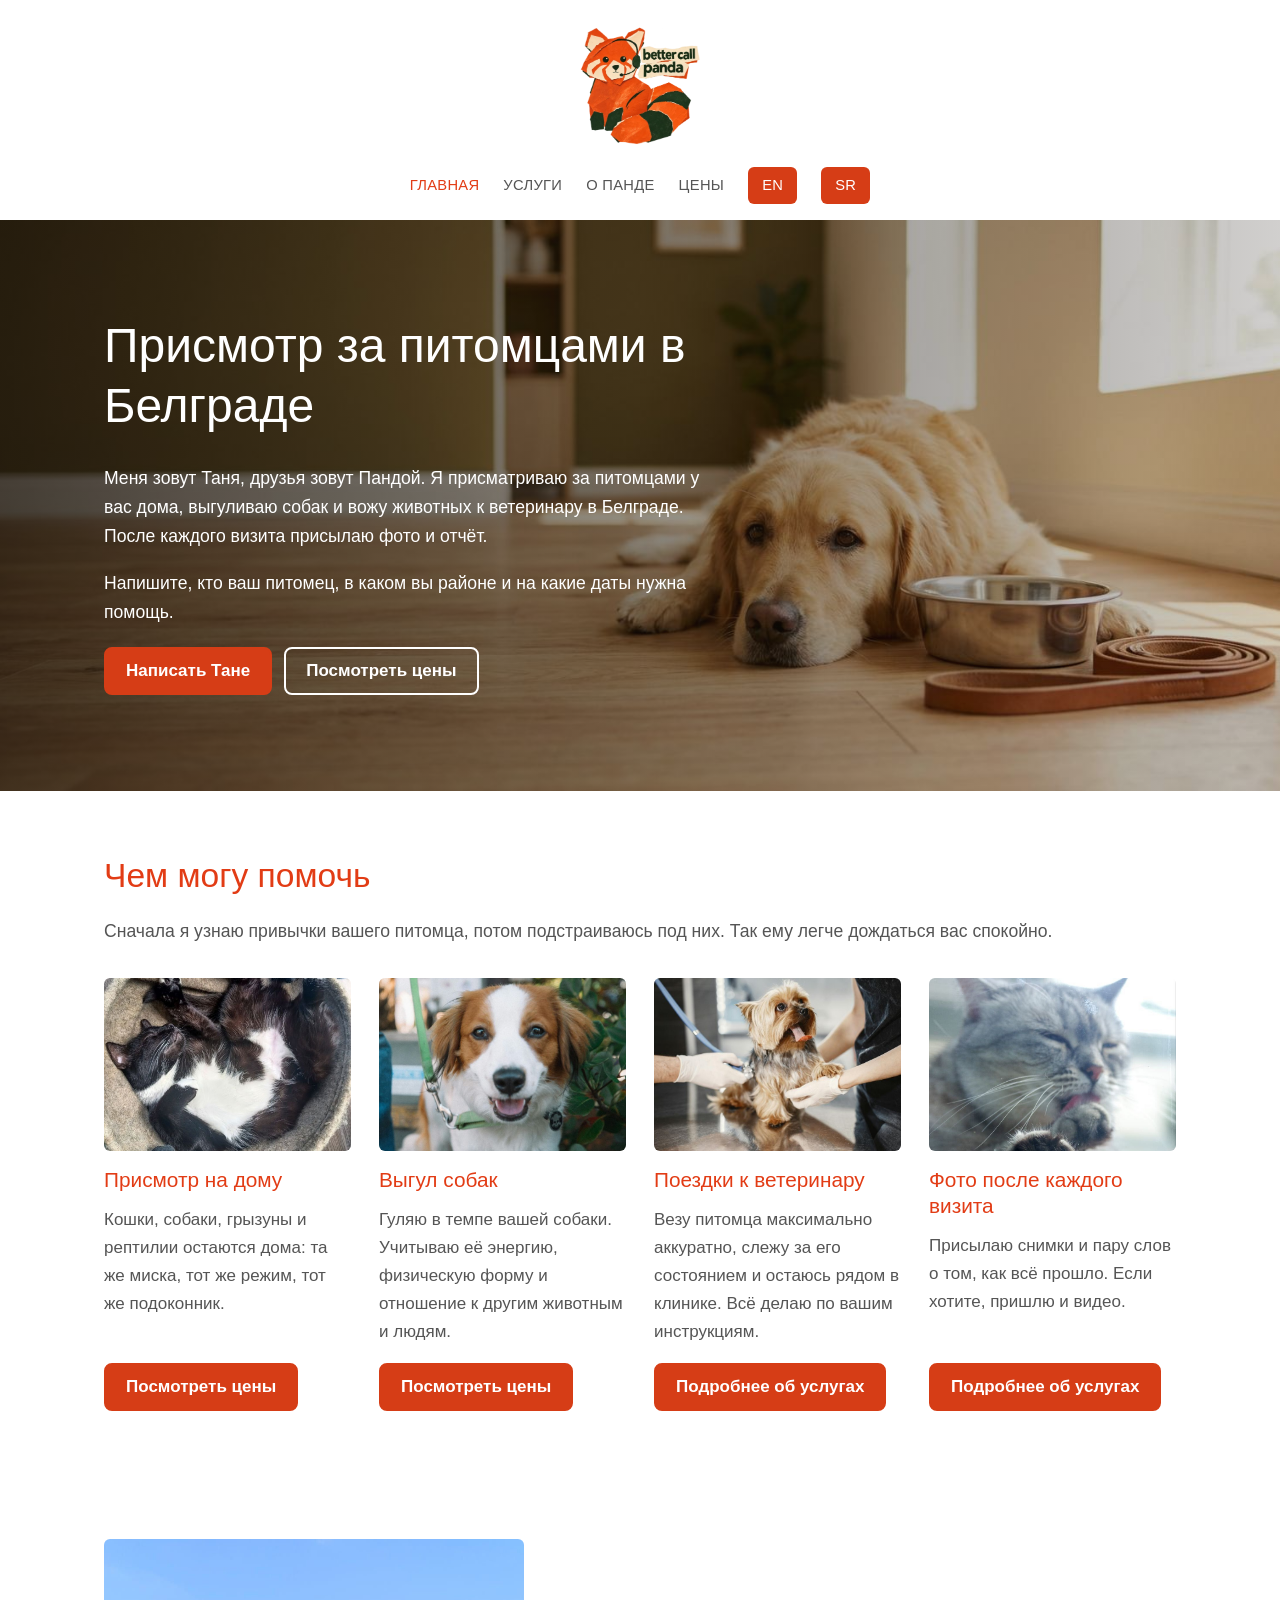
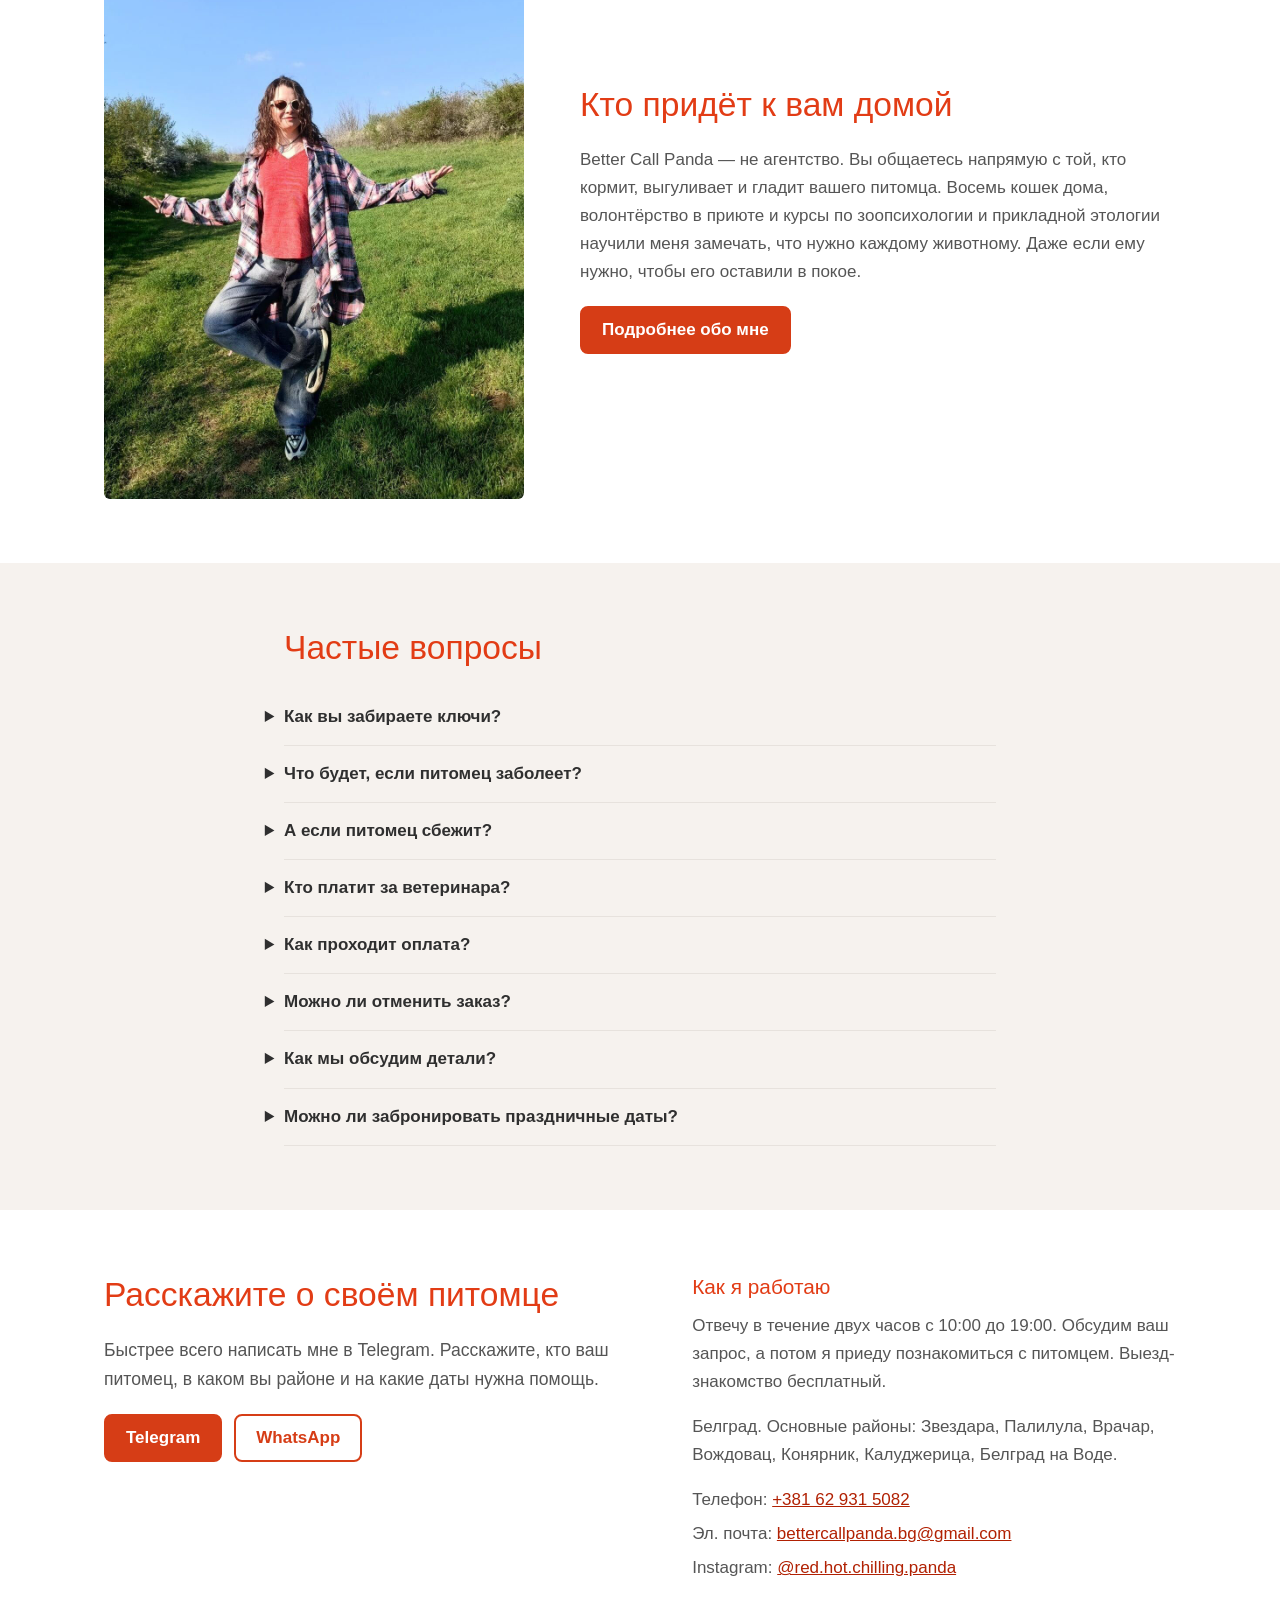
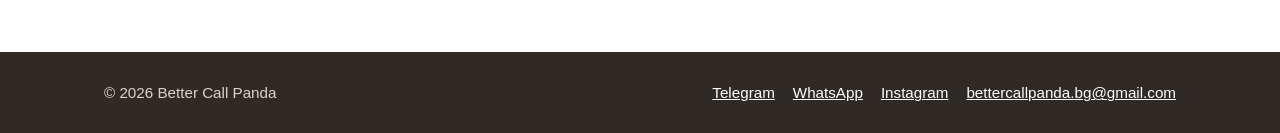
==== commit 9093cbf4: "Add Serbian language link to Russian pages Co-Authored-By: Claude Opus 5.5 <noreply@anthropic.com> " ====
--- a/ru/index.html
+++ b/ru/index.html
@@ -8,6 +8,7 @@
 <link rel="canonical" href="https://bettercallpanda.github.io/ru/">
 <link rel="alternate" hreflang="en" href="https://bettercallpanda.github.io/">
 <link rel="alternate" hreflang="ru" href="https://bettercallpanda.github.io/ru/">
+<link rel="alternate" hreflang="sr" href="https://bettercallpanda.github.io/sr/">
 <link rel="alternate" hreflang="x-default" href="https://bettercallpanda.github.io/">
 <meta property="og:type" content="website">
 <meta property="og:title" content="Присмотр за питомцами в Белграде — Better Call Panda">
@@ -29,6 +30,7 @@
 <a href="/ru/about">О Панде</a>
 <a href="/ru/prices">Цены</a>
 <a class="lang" href="/" hreflang="en">EN</a>
+<a class="lang" href="/sr/" hreflang="sr">SR</a>
 </nav>
 </header>
 <main id="main">
--- a/style.css
+++ b/style.css
@@ -83,3 +83,5 @@
 .who{display:grid;grid-template-columns:minmax(0,420px) minmax(0,1fr);gap:56px;align-items:center}
 .who img{width:100%;height:auto;border-radius:6px}
 @media (max-width:760px){.who{grid-template-columns:1fr;gap:24px}.who img{max-width:420px;margin:0 auto}}
+.who--rev{grid-template-columns:minmax(0,1fr) minmax(0,420px)}
+@media (max-width:760px){.who--rev{grid-template-columns:1fr}.who--rev img{order:-1}}
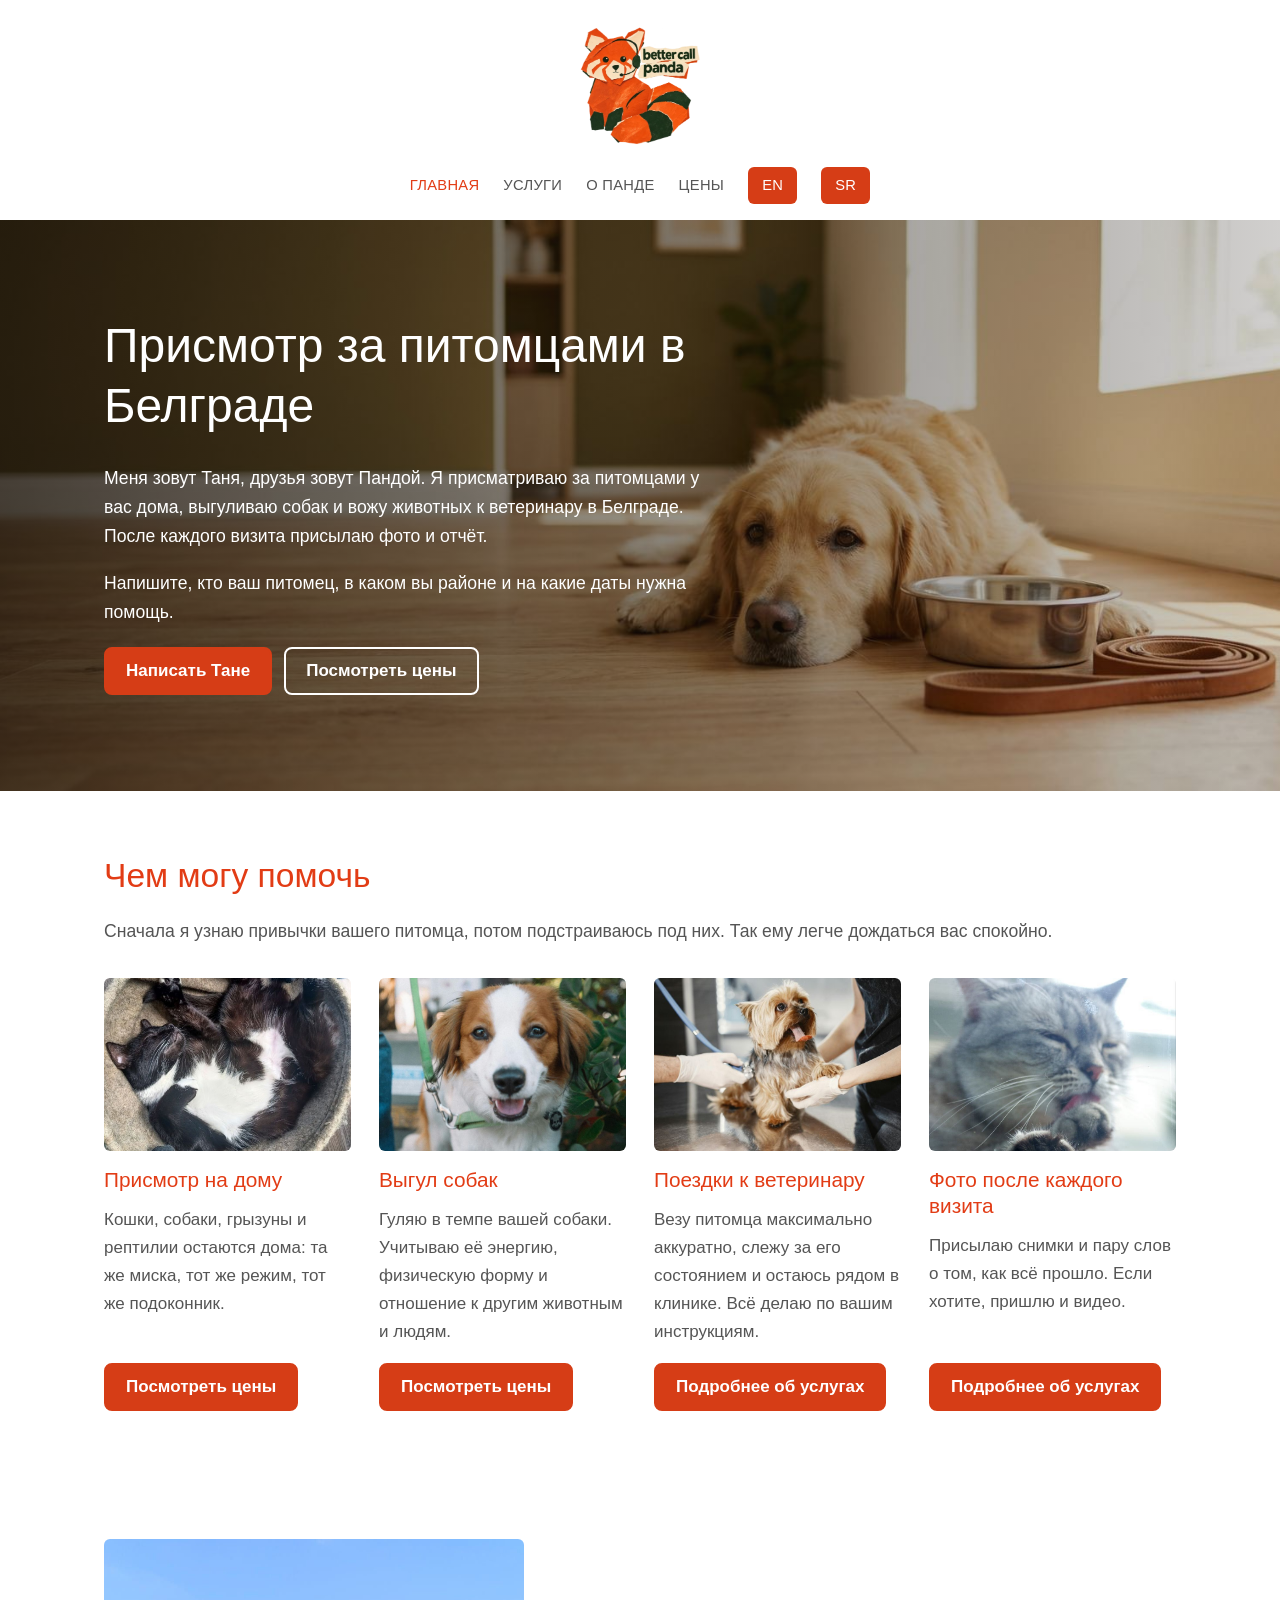
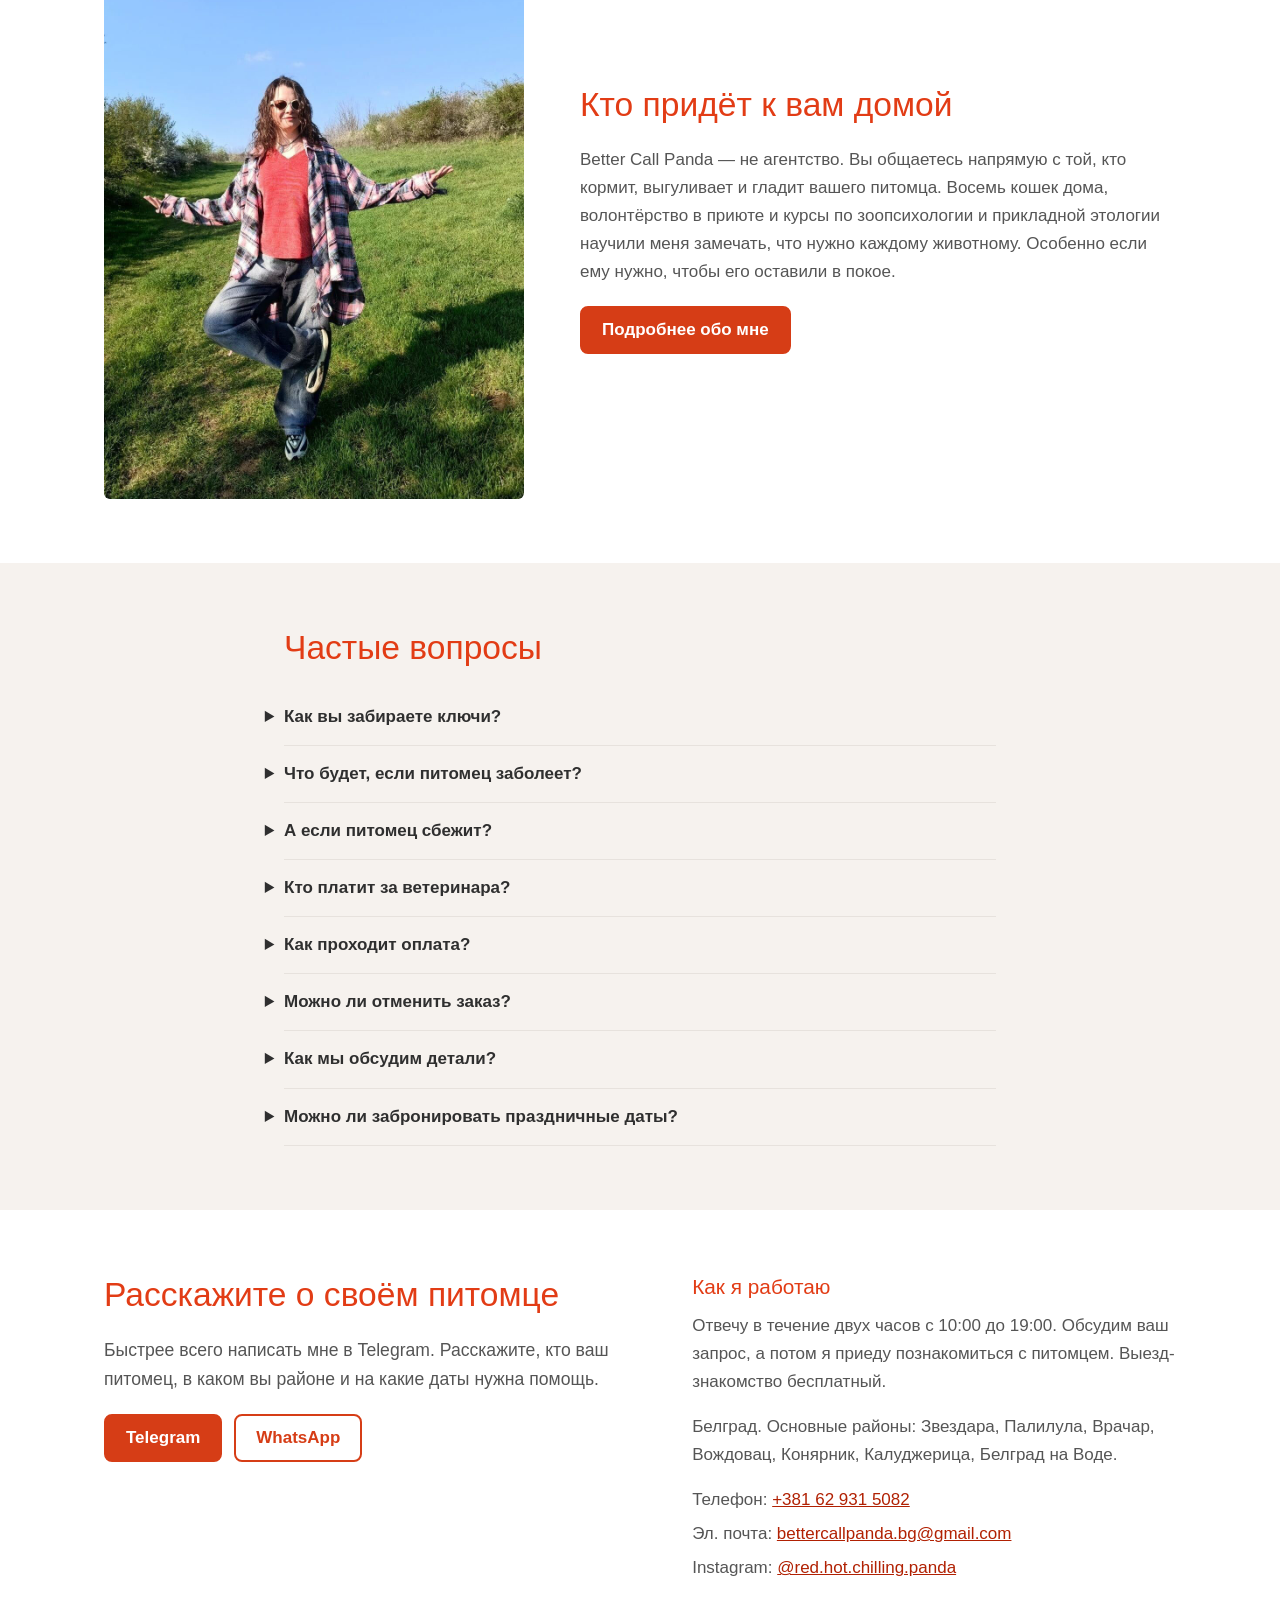
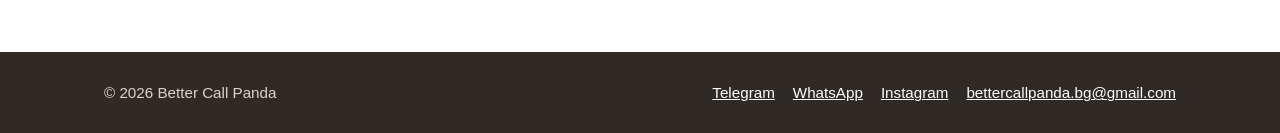
==== commit 90d9bd51: "Reword "even if" on Russian home page Co-Authored-By: Claude Opus 5.5 <noreply@anthropic.com> Claud" ====
--- a/ru/index.html
+++ b/ru/index.html
@@ -36,7 +36,7 @@
 <main id="main">
 <section class="hero"><img src="/img/hero.jpg" alt="" width="1600" height="900"><div class="hero__in"><h1>Присмотр за питомцами в Белграде</h1><p>Меня зовут Таня, друзья зовут Пандой. Я присматриваю за питомцами у вас дома, выгуливаю собак и вожу животных к ветеринару в Белграде. После каждого визита присылаю фото и отчёт.</p><p>Напишите, кто ваш питомец, в каком вы районе и на какие даты нужна помощь.</p><div class="btns"><a class="btn" href="https://t.me/purrfectpanda">Написать Тане</a><a class="btn btn--light" href="/ru/prices">Посмотреть цены</a></div></div></section>
 <section class="sec"><div class="wrap"><h2>Чем могу помочь</h2><p class="lead">Сначала я узнаю привычки вашего питомца, потом подстраиваюсь под них. Так ему легче дождаться вас спокойно.</p><div class="cards"><article class="card"><img src="/img/cat-basket.jpg" alt="Кошка свернулась клубком в корзине" width="800" height="560" loading="lazy"><h3>Присмотр на дому</h3><p>Кошки, собаки, грызуны и рептилии остаются дома: та же миска, тот же режим, тот же подоконник.</p><a class="btn" href="/ru/prices">Посмотреть цены</a></article><article class="card"><img src="/img/dog-home.jpg" alt="Весёлая собака на прогулке" width="800" height="560" loading="lazy" style="object-position:50% 18%"><h3>Выгул собак</h3><p>Гуляю в темпе вашей собаки. Учитываю её энергию, физическую форму и отношение к другим животным и людям.</p><a class="btn" href="/ru/prices">Посмотреть цены</a></article><article class="card"><img src="/img/vet-table.jpg" alt="Маленькая собака на столе в ветклинике" width="800" height="560" loading="lazy"><h3>Поездки к ветеринару</h3><p>Везу питомца максимально аккуратно, слежу за его состоянием и остаюсь рядом в клинике. Всё делаю по вашим инструкциям.</p><a class="btn" href="/ru/services">Подробнее об услугах</a></article><article class="card"><img src="/img/cat-paw.jpg" alt="Кошачья лапа крупным планом" width="800" height="560" loading="lazy" style="object-position:50% 0%"><h3>Фото после каждого визита</h3><p>Присылаю снимки и пару слов о том, как всё прошло. Если хотите, пришлю и видео.</p><a class="btn" href="/ru/services">Подробнее об услугах</a></article></div></div></section>
-<section class="sec"><div class="wrap who"><img src="/img/tanya.jpg" alt="Таня, петситтер Better Call Panda, на летнем лугу" width="960" height="1280" loading="lazy"><div><h2>Кто придёт к вам домой</h2><p>Better Call Panda — не агентство. Вы общаетесь напрямую с той, кто кормит, выгуливает и гладит вашего питомца. Восемь кошек дома, волонтёрство в приюте и курсы по зоопсихологии и прикладной этологии научили меня замечать, что нужно каждому животному. Даже если ему нужно, чтобы его оставили в покое.</p><div class="btns"><a class="btn" href="/ru/about">Подробнее обо мне</a></div></div></div></section>
+<section class="sec"><div class="wrap who"><img src="/img/tanya.jpg" alt="Таня, петситтер Better Call Panda, на летнем лугу" width="960" height="1280" loading="lazy"><div><h2>Кто придёт к вам домой</h2><p>Better Call Panda — не агентство. Вы общаетесь напрямую с той, кто кормит, выгуливает и гладит вашего питомца. Восемь кошек дома, волонтёрство в приюте и курсы по зоопсихологии и прикладной этологии научили меня замечать, что нужно каждому животному. Особенно если ему нужно, чтобы его оставили в покое.</p><div class="btns"><a class="btn" href="/ru/about">Подробнее обо мне</a></div></div></div></section>
 <section class="sec sec--soft"><div class="wrap narrow"><h2>Частые вопросы</h2><details><summary>Как вы забираете ключи?</summary><p>Обычно забираю и возвращаю их лично, из рук в руки. Если вам удобнее иначе, договоримся.</p></details><details><summary>Что будет, если питомец заболеет?</summary><p>Заранее прошу контакты для экстренной связи и вашего ветеринара. Если что-то пойдёт не так, сразу свяжусь с вами и запишу питомца в вашу клинику. Если своей клиники у вас нет, выберу ближайшую подходящую.</p></details><details><summary>А если питомец сбежит?</summary><p>Сразу сообщу вам, размещу объявления в чатах и группах в Facebook и сделаю всё, чтобы его найти. В моей практике такого не случалось, но я участвовала в поисках потерявшихся кошек и собак.</p></details><details><summary>Кто платит за ветеринара?</summary><p>Лечение оплачивает хозяин питомца. Можно заранее оставить мне сумму на экстренный случай. Если её нет, по возможности заплачу сама, пришлю чек, и вы вернёте деньги. А если помощь нужна срочно и заплатить сразу не получается, договорюсь с клиникой о депозите.</p></details><details><summary>Как проходит оплата?</summary><p>Пока только наличными. На выезде-знакомстве вы вносите 50%, и даты закрепляются за вами. Остальное в день первого визита.</p></details><details><summary>Можно ли отменить заказ?</summary><p>Да. Если отмените за 48 часов до первого визита или раньше, верну всю предоплату. Позже она не возвращается. А если отменить придётся мне, верну всё.</p></details><details><summary>Как мы обсудим детали?</summary><p>Сначала по телефону или в переписке, потом при встрече на бесплатном выезде-знакомстве. После этого пришлю сообщение с датами, услугами, ценой и условиями отмены. Вам останется ответить, что всё верно.</p></details><details><summary>Можно ли забронировать праздничные даты?</summary><p>Да, но лучше написать заранее: перед праздниками свободные даты заканчиваются быстрее.</p></details></div></section>
 <section class="sec" id="contact"><div class="wrap contact"><div><h2>Расскажите о своём питомце</h2><p class="lead">Быстрее всего написать мне в Telegram. Расскажите, кто ваш питомец, в каком вы районе и на какие даты нужна помощь.</p><div class="btns"><a class="btn" href="https://t.me/purrfectpanda">Telegram</a><a class="btn btn--ghost" href="https://wa.me/381629315082">WhatsApp</a></div></div><div><h3>Как я работаю</h3><p>Отвечу в течение двух часов с 10:00 до 19:00. Обсудим ваш запрос, а потом я приеду познакомиться с питомцем. Выезд-знакомство бесплатный.</p><p>Белград. Основные районы: Звездара, Палилула, Врачар, Вождовац, Конярник, Калуджерица, Белград на Воде.</p><ul><li>Телефон: <a href="tel:+381629315082">+381 62 931 5082</a></li><li>Эл. почта: <a href="mailto:bettercallpanda.bg@gmail.com">bettercallpanda.bg@gmail.com</a></li><li>Instagram: <a href="https://instagram.com/red.hot.chilling.panda">@red.hot.chilling.panda</a></li></ul></div></div></section>
 </main>
--- a/style.css
+++ b/style.css
@@ -85,3 +85,5 @@
 @media (max-width:760px){.who{grid-template-columns:1fr;gap:24px}.who img{max-width:420px;margin:0 auto}}
 .who--rev{grid-template-columns:minmax(0,1fr) minmax(0,420px)}
 @media (max-width:760px){.who--rev{grid-template-columns:1fr}.who--rev img{order:-1}}
+@media (max-width:520px){.nav{gap:2px 9px}.nav a{font-size:.7rem;letter-spacing:0}.nav a.lang{padding:3px 7px}}
+@media (max-width:340px){.nav{gap:2px 6px}.nav a.lang{padding:3px 6px}}
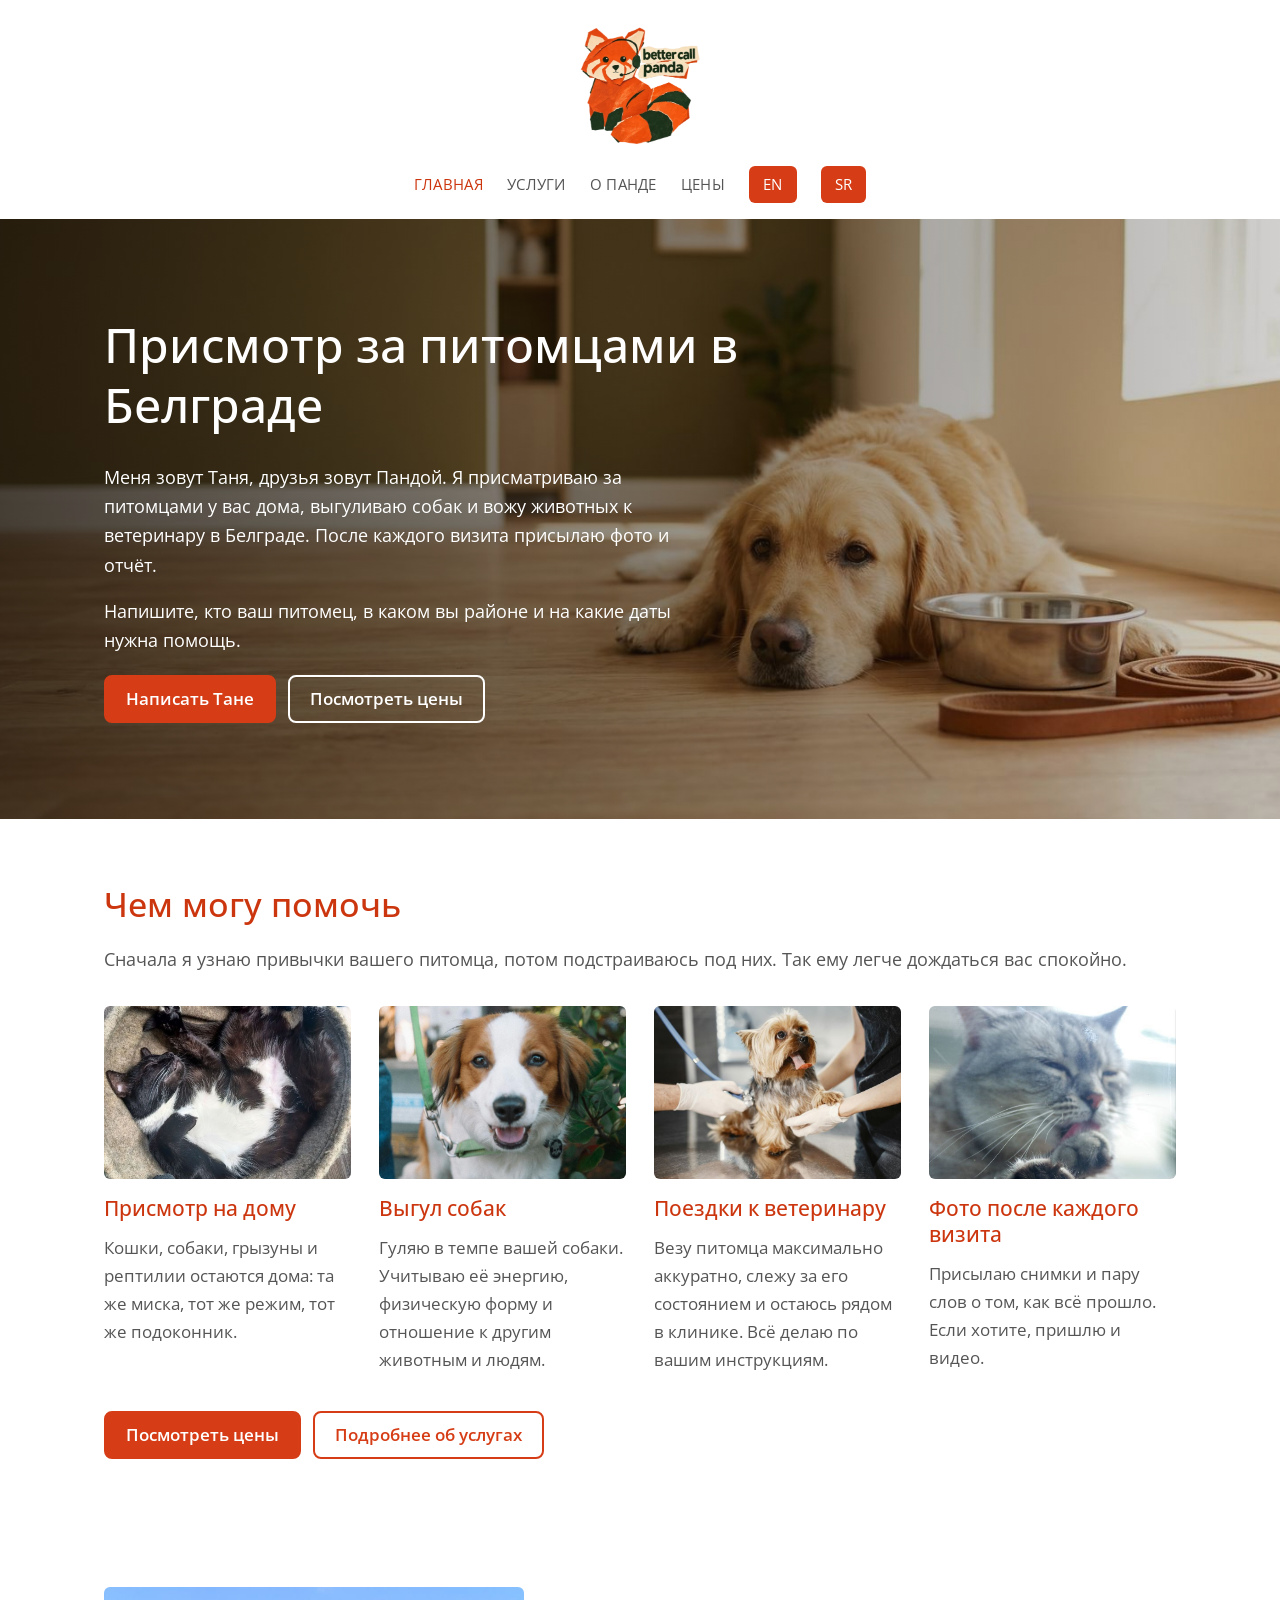
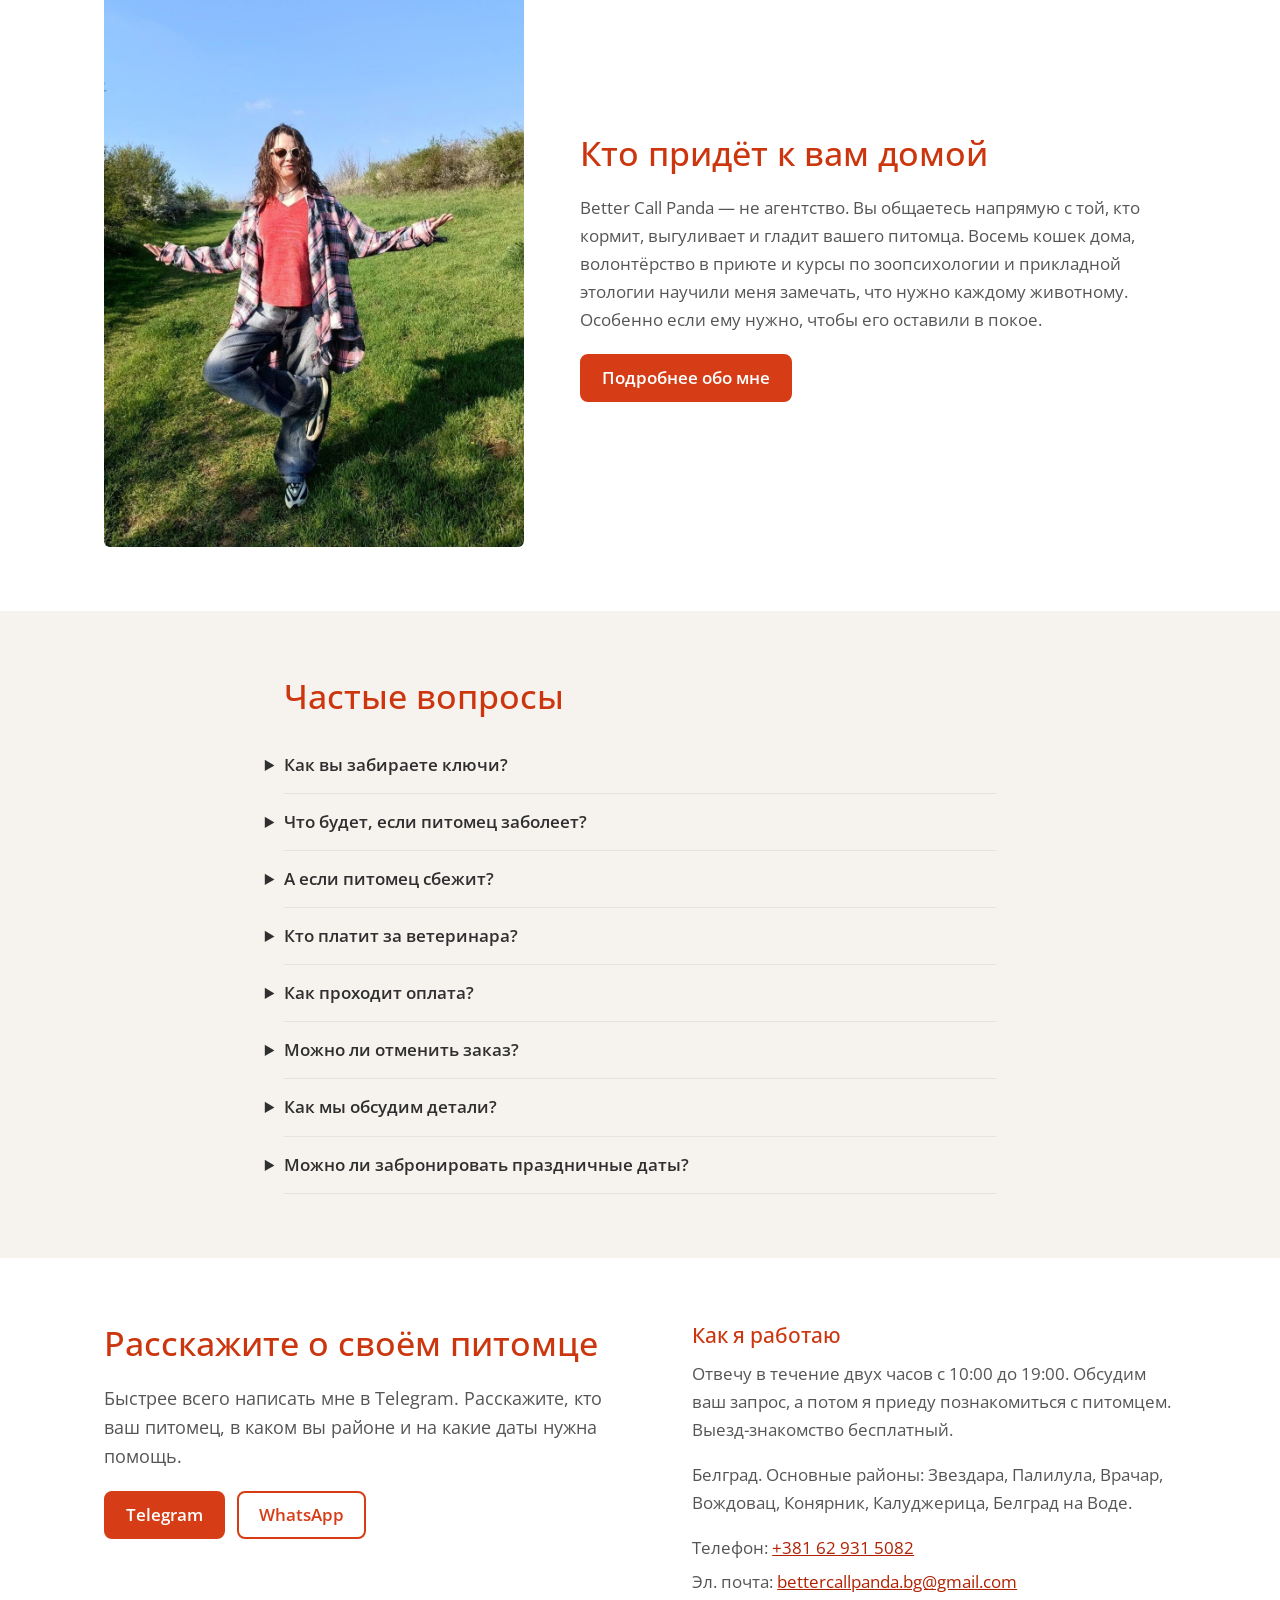
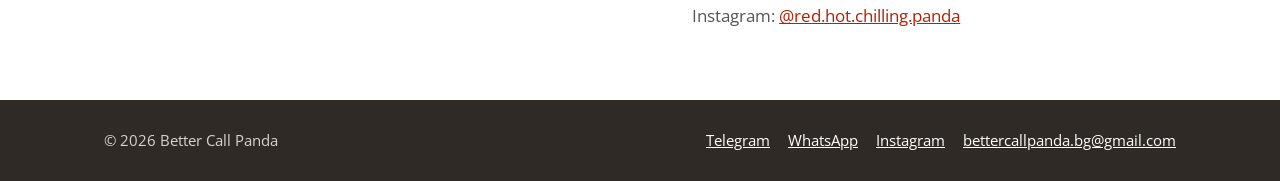
==== commit 167e657b: "Mobile Telegram button, fewer card buttons, font, price notes (RU) Co-Authored-By: Claude Opus 5.5 <" ====
--- a/ru/index.html
+++ b/ru/index.html
@@ -17,6 +17,7 @@
 <meta property="og:image" content="https://bettercallpanda.github.io/img/tanya-portrait.jpg">
 <meta property="og:locale" content="ru_RU">
 <link rel="icon" type="image/png" href="/img/favicon.png">
+<link rel="preload" href="/fonts/open-sans-latin.woff2" as="font" type="font/woff2" crossorigin>
 <link rel="stylesheet" href="/style.css">
 <script type="application/ld+json">{"@context":"https://schema.org","@type":"LocalBusiness","name":"Better Call Panda","description":"Присмотр на дому, выгул собак и поездки к ветеринару в Белграде. Фото после каждого визита.","url":"https://bettercallpanda.github.io/ru/","image":"https://bettercallpanda.github.io/img/tanya-portrait.jpg","telephone":"+381 62 931 5082","email":"bettercallpanda.bg@gmail.com","areaServed":"Belgrade","address":{"@type":"PostalAddress","addressLocality":"Belgrade","addressCountry":"RS"},"sameAs":["https://instagram.com/red.hot.chilling.panda","https://t.me/purrfectpanda"]}</script>
 </head>
@@ -35,11 +36,12 @@
 </header>
 <main id="main">
 <section class="hero"><img src="/img/hero.jpg" alt="" width="1600" height="900"><div class="hero__in"><h1>Присмотр за питомцами в Белграде</h1><p>Меня зовут Таня, друзья зовут Пандой. Я присматриваю за питомцами у вас дома, выгуливаю собак и вожу животных к ветеринару в Белграде. После каждого визита присылаю фото и отчёт.</p><p>Напишите, кто ваш питомец, в каком вы районе и на какие даты нужна помощь.</p><div class="btns"><a class="btn" href="https://t.me/purrfectpanda">Написать Тане</a><a class="btn btn--light" href="/ru/prices">Посмотреть цены</a></div></div></section>
-<section class="sec"><div class="wrap"><h2>Чем могу помочь</h2><p class="lead">Сначала я узнаю привычки вашего питомца, потом подстраиваюсь под них. Так ему легче дождаться вас спокойно.</p><div class="cards"><article class="card"><img src="/img/cat-basket.jpg" alt="Кошка свернулась клубком в корзине" width="800" height="560" loading="lazy"><h3>Присмотр на дому</h3><p>Кошки, собаки, грызуны и рептилии остаются дома: та же миска, тот же режим, тот же подоконник.</p><a class="btn" href="/ru/prices">Посмотреть цены</a></article><article class="card"><img src="/img/dog-home.jpg" alt="Весёлая собака на прогулке" width="800" height="560" loading="lazy" style="object-position:50% 18%"><h3>Выгул собак</h3><p>Гуляю в темпе вашей собаки. Учитываю её энергию, физическую форму и отношение к другим животным и людям.</p><a class="btn" href="/ru/prices">Посмотреть цены</a></article><article class="card"><img src="/img/vet-table.jpg" alt="Маленькая собака на столе в ветклинике" width="800" height="560" loading="lazy"><h3>Поездки к ветеринару</h3><p>Везу питомца максимально аккуратно, слежу за его состоянием и остаюсь рядом в клинике. Всё делаю по вашим инструкциям.</p><a class="btn" href="/ru/services">Подробнее об услугах</a></article><article class="card"><img src="/img/cat-paw.jpg" alt="Кошачья лапа крупным планом" width="800" height="560" loading="lazy" style="object-position:50% 0%"><h3>Фото после каждого визита</h3><p>Присылаю снимки и пару слов о том, как всё прошло. Если хотите, пришлю и видео.</p><a class="btn" href="/ru/services">Подробнее об услугах</a></article></div></div></section>
+<section class="sec"><div class="wrap"><h2>Чем могу помочь</h2><p class="lead">Сначала я узнаю привычки вашего питомца, потом подстраиваюсь под них. Так ему легче дождаться вас спокойно.</p><div class="cards"><article class="card"><img src="/img/cat-basket.jpg" alt="Кошка свернулась клубком в корзине" width="800" height="560" loading="lazy"><h3>Присмотр на дому</h3><p>Кошки, собаки, грызуны и рептилии остаются дома: та же миска, тот же режим, тот же подоконник.</p></article><article class="card"><img src="/img/dog-home.jpg" alt="Весёлая собака на прогулке" width="800" height="560" loading="lazy" style="object-position:50% 18%"><h3>Выгул собак</h3><p>Гуляю в темпе вашей собаки. Учитываю её энергию, физическую форму и отношение к другим животным и людям.</p></article><article class="card"><img src="/img/vet-table.jpg" alt="Маленькая собака на столе в ветклинике" width="800" height="560" loading="lazy"><h3>Поездки к ветеринару</h3><p>Везу питомца максимально аккуратно, слежу за его состоянием и остаюсь рядом в клинике. Всё делаю по вашим инструкциям.</p></article><article class="card"><img src="/img/cat-paw.jpg" alt="Кошачья лапа крупным планом" width="800" height="560" loading="lazy" style="object-position:50% 0%"><h3>Фото после каждого визита</h3><p>Присылаю снимки и пару слов о том, как всё прошло. Если хотите, пришлю и видео.</p></article></div><div class="btns"><a class="btn" href="/ru/prices">Посмотреть цены</a><a class="btn btn--ghost" href="/ru/services">Подробнее об услугах</a></div></div></section>
 <section class="sec"><div class="wrap who"><img src="/img/tanya.jpg" alt="Таня, петситтер Better Call Panda, на летнем лугу" width="960" height="1280" loading="lazy"><div><h2>Кто придёт к вам домой</h2><p>Better Call Panda — не агентство. Вы общаетесь напрямую с той, кто кормит, выгуливает и гладит вашего питомца. Восемь кошек дома, волонтёрство в приюте и курсы по зоопсихологии и прикладной этологии научили меня замечать, что нужно каждому животному. Особенно если ему нужно, чтобы его оставили в покое.</p><div class="btns"><a class="btn" href="/ru/about">Подробнее обо мне</a></div></div></div></section>
 <section class="sec sec--soft"><div class="wrap narrow"><h2>Частые вопросы</h2><details><summary>Как вы забираете ключи?</summary><p>Обычно забираю и возвращаю их лично, из рук в руки. Если вам удобнее иначе, договоримся.</p></details><details><summary>Что будет, если питомец заболеет?</summary><p>Заранее прошу контакты для экстренной связи и вашего ветеринара. Если что-то пойдёт не так, сразу свяжусь с вами и запишу питомца в вашу клинику. Если своей клиники у вас нет, выберу ближайшую подходящую.</p></details><details><summary>А если питомец сбежит?</summary><p>Сразу сообщу вам, размещу объявления в чатах и группах в Facebook и сделаю всё, чтобы его найти. В моей практике такого не случалось, но я участвовала в поисках потерявшихся кошек и собак.</p></details><details><summary>Кто платит за ветеринара?</summary><p>Лечение оплачивает хозяин питомца. Можно заранее оставить мне сумму на экстренный случай. Если её нет, по возможности заплачу сама, пришлю чек, и вы вернёте деньги. А если помощь нужна срочно и заплатить сразу не получается, договорюсь с клиникой о депозите.</p></details><details><summary>Как проходит оплата?</summary><p>Пока только наличными. На выезде-знакомстве вы вносите 50%, и даты закрепляются за вами. Остальное в день первого визита.</p></details><details><summary>Можно ли отменить заказ?</summary><p>Да. Если отмените за 48 часов до первого визита или раньше, верну всю предоплату. Позже она не возвращается. А если отменить придётся мне, верну всё.</p></details><details><summary>Как мы обсудим детали?</summary><p>Сначала по телефону или в переписке, потом при встрече на бесплатном выезде-знакомстве. После этого пришлю сообщение с датами, услугами, ценой и условиями отмены. Вам останется ответить, что всё верно.</p></details><details><summary>Можно ли забронировать праздничные даты?</summary><p>Да, но лучше написать заранее: перед праздниками свободные даты заканчиваются быстрее.</p></details></div></section>
 <section class="sec" id="contact"><div class="wrap contact"><div><h2>Расскажите о своём питомце</h2><p class="lead">Быстрее всего написать мне в Telegram. Расскажите, кто ваш питомец, в каком вы районе и на какие даты нужна помощь.</p><div class="btns"><a class="btn" href="https://t.me/purrfectpanda">Telegram</a><a class="btn btn--ghost" href="https://wa.me/381629315082">WhatsApp</a></div></div><div><h3>Как я работаю</h3><p>Отвечу в течение двух часов с 10:00 до 19:00. Обсудим ваш запрос, а потом я приеду познакомиться с питомцем. Выезд-знакомство бесплатный.</p><p>Белград. Основные районы: Звездара, Палилула, Врачар, Вождовац, Конярник, Калуджерица, Белград на Воде.</p><ul><li>Телефон: <a href="tel:+381629315082">+381 62 931 5082</a></li><li>Эл. почта: <a href="mailto:bettercallpanda.bg@gmail.com">bettercallpanda.bg@gmail.com</a></li><li>Instagram: <a href="https://instagram.com/red.hot.chilling.panda">@red.hot.chilling.panda</a></li></ul></div></div></section>
 </main>
 <footer class="foot"><div class="wrap"><span>© 2026 Better Call Panda</span><nav aria-label="Контакты"><a href="https://t.me/purrfectpanda">Telegram</a><a href="https://wa.me/381629315082">WhatsApp</a><a href="https://instagram.com/red.hot.chilling.panda">Instagram</a><a href="mailto:bettercallpanda.bg@gmail.com">bettercallpanda.bg@gmail.com</a></nav></div></footer>
+<a class="tg-float" href="https://t.me/purrfectpanda"><svg viewBox="0 0 24 24" aria-hidden="true"><path d="M21.9 4.3 18.7 19.4c-.2 1-.9 1.3-1.8.8l-4.9-3.6-2.4 2.3c-.3.3-.5.5-1 .5l.3-5L18 6.1c.4-.4-.1-.6-.6-.2L6.2 13 1.4 11.5c-1-.3-1-1 .2-1.5L20.6 2.7c.9-.3 1.6.2 1.3 1.6z"/></svg><span>Написать в Telegram</span></a>
 </body>
 </html>
--- a/style.css
+++ b/style.css
@@ -1,4 +1,8 @@
-:root{--brand:#e23c15;--brand-dark:#b12103;--accent:#d63d16;--ink:#2f2f2f;--text:#555;--line:#e7e2dd;--soft:#f6f2ee;--white:#fff;--wrap:1120px}
+@font-face{font-family:"Open Sans";font-style:normal;font-weight:400 600;font-display:swap;src:url(/fonts/open-sans-cyrillic-ext.woff2) format("woff2");unicode-range:U+0460-052F, U+1C80-1C8A, U+20B4, U+2DE0-2DFF, U+A640-A69F, U+FE2E-FE2F}
+@font-face{font-family:"Open Sans";font-style:normal;font-weight:400 600;font-display:swap;src:url(/fonts/open-sans-cyrillic.woff2) format("woff2");unicode-range:U+0301, U+0400-045F, U+0490-0491, U+04B0-04B1, U+2116}
+@font-face{font-family:"Open Sans";font-style:normal;font-weight:400 600;font-display:swap;src:url(/fonts/open-sans-latin-ext.woff2) format("woff2");unicode-range:U+0100-02BA, U+02BD-02C5, U+02C7-02CC, U+02CE-02D7, U+02DD-02FF, U+0304, U+0308, U+0329, U+1D00-1DBF, U+1E00-1E9F, U+1EF2-1EFF, U+2020, U+20A0-20AB, U+20AD-20C4, U+2113, U+2C60-2C7F, U+A720-A7FF}
+@font-face{font-family:"Open Sans";font-style:normal;font-weight:400 600;font-display:swap;src:url(/fonts/open-sans-latin.woff2) format("woff2");unicode-range:U+0000-00FF, U+0131, U+0152-0153, U+02BB-02BC, U+02C6, U+02DA, U+02DC, U+0304, U+0308, U+0329, U+2000-206F, U+20AC, U+2122, U+2191, U+2193, U+2212, U+2215, U+FEFF, U+FFFD}
+:root{--brand:#cc360f;--brand-dark:#b12103;--accent:#d63d16;--ink:#2f2f2f;--text:#555;--line:#e7e2dd;--soft:#f6f2ee;--white:#fff;--wrap:1120px}
 *{box-sizing:border-box}
 html{-webkit-text-size-adjust:100%}
 body{margin:0;background:var(--white);color:var(--text);font:400 17px/1.65 "Open Sans","Segoe UI",Roboto,Helvetica,Arial,sans-serif}
@@ -87,3 +91,5 @@
 @media (max-width:760px){.who--rev{grid-template-columns:1fr}.who--rev img{order:-1}}
 @media (max-width:520px){.nav{gap:2px 9px}.nav a{font-size:.7rem;letter-spacing:0}.nav a.lang{padding:3px 7px}}
 @media (max-width:340px){.nav{gap:2px 6px}.nav a.lang{padding:3px 6px}}
+.tg-float{display:none}
+@media (max-width:760px){.tg-float{display:flex;align-items:center;gap:8px;position:fixed;right:16px;bottom:16px;z-index:50;background:var(--accent);color:#fff;text-decoration:none;font-weight:600;font-size:.95rem;border-radius:999px;padding:12px 18px;box-shadow:0 6px 18px rgba(0,0,0,.28)}.tg-float svg{width:18px;height:18px;fill:currentColor}.foot{padding-bottom:84px}}
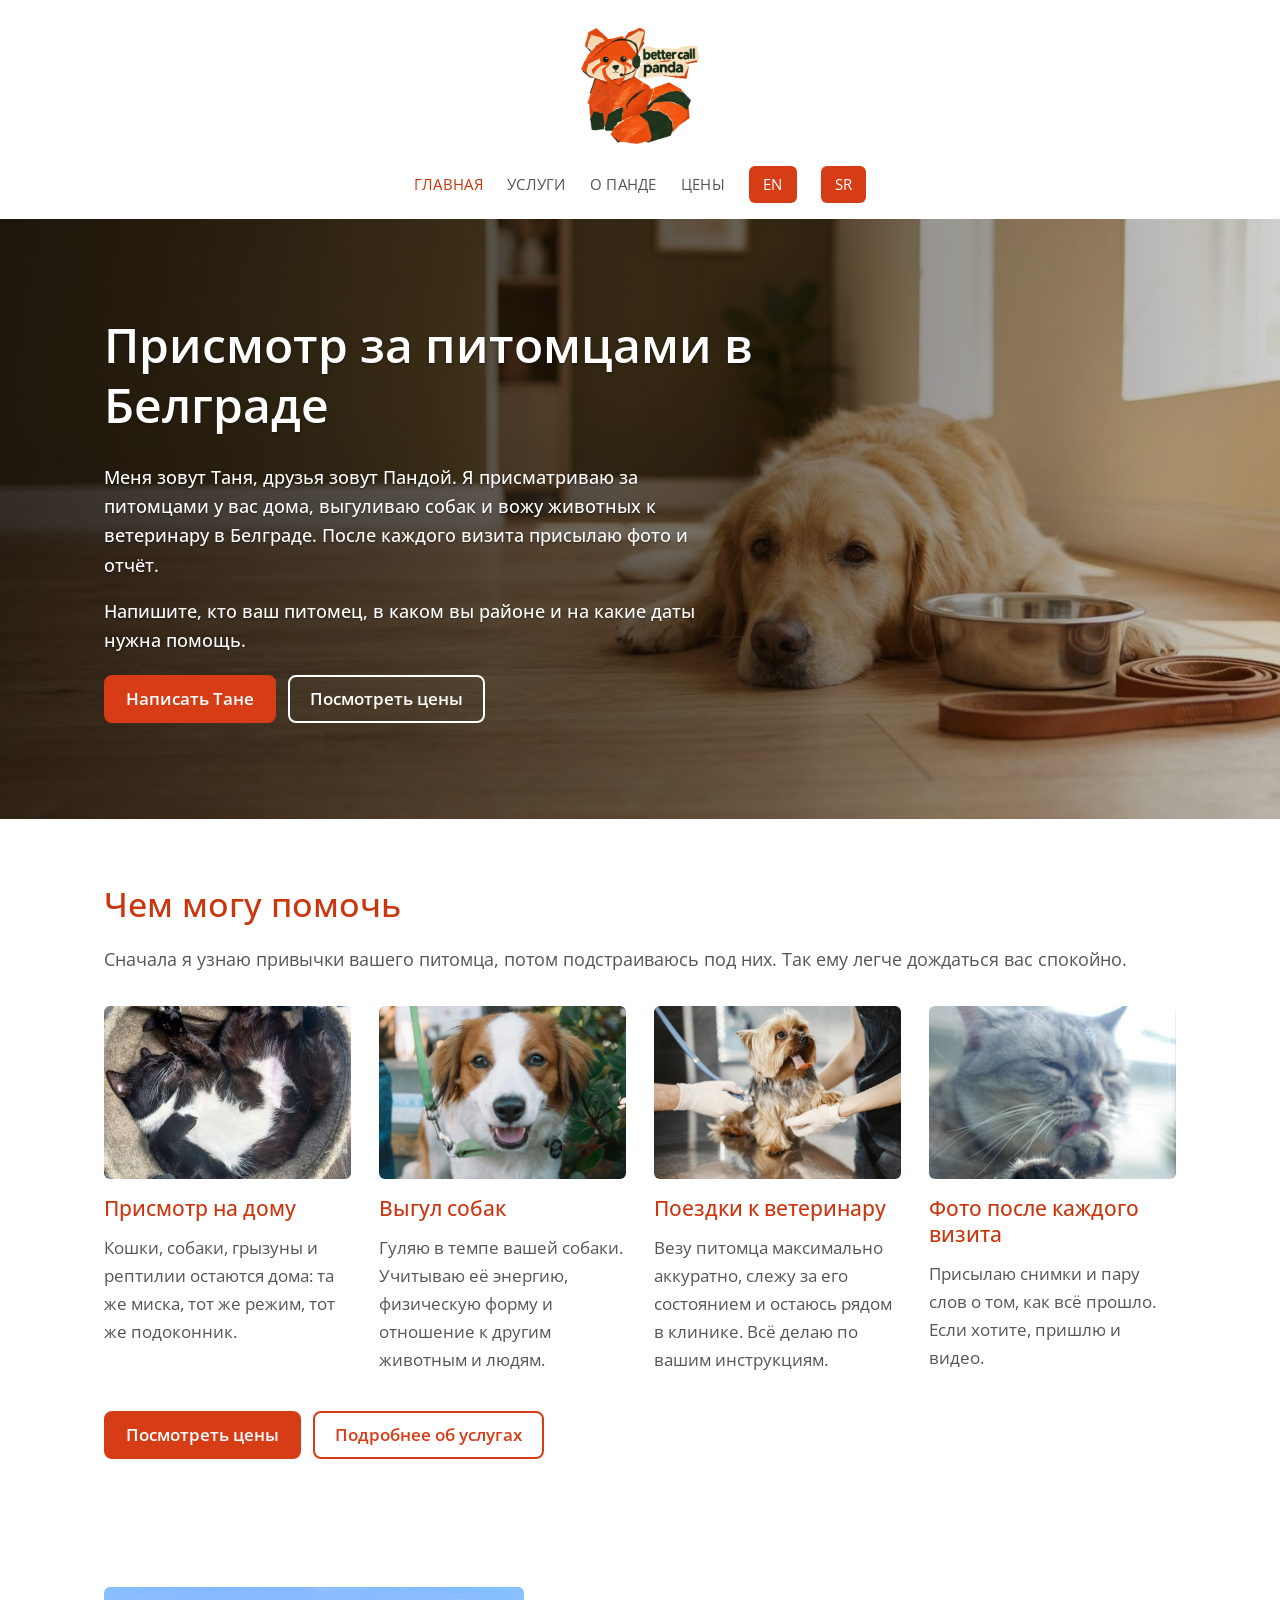
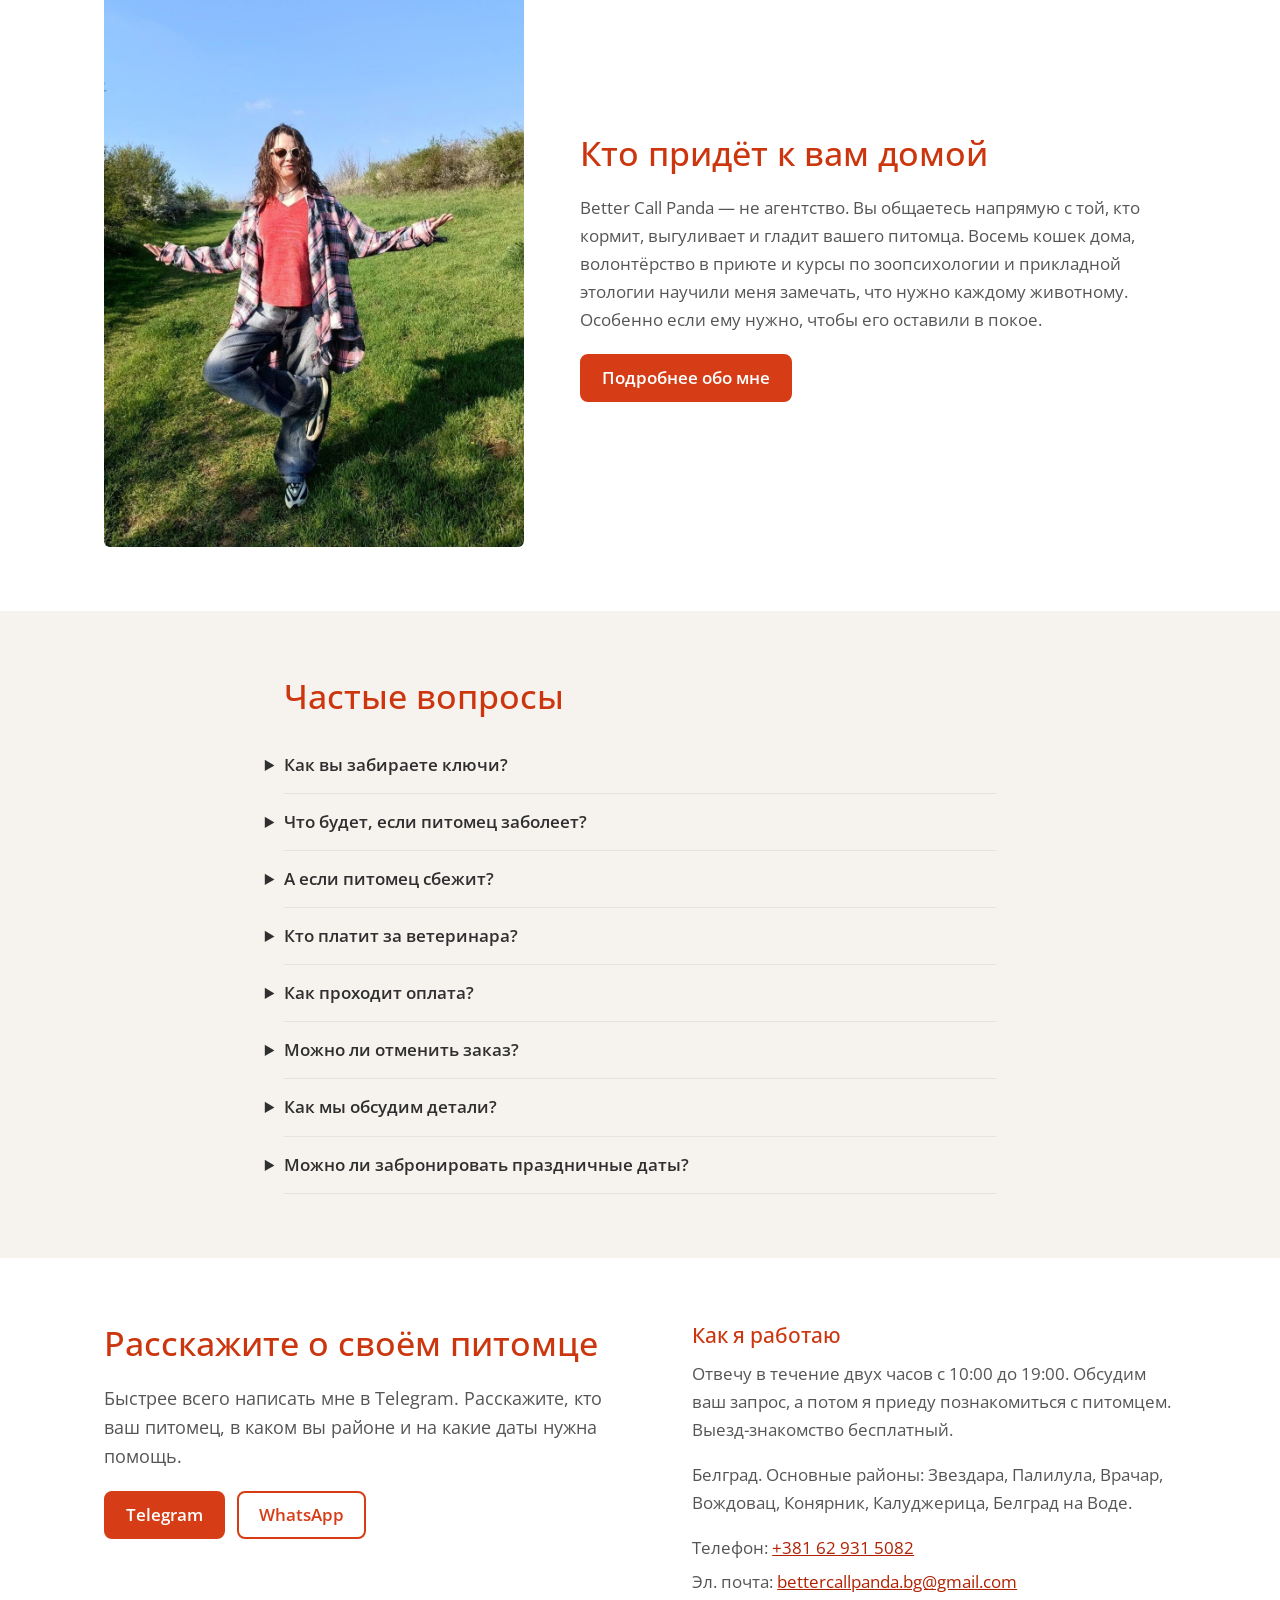
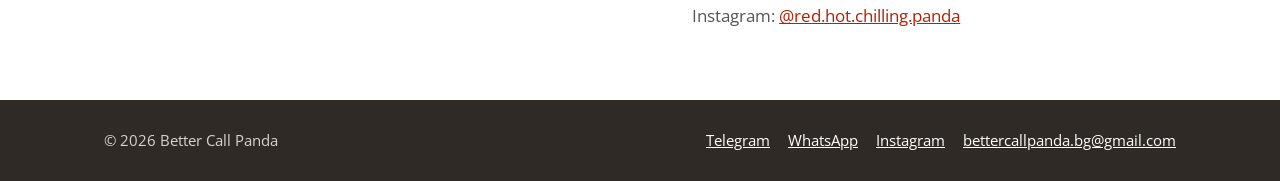
==== commit 36d1f2bd: "Shorten Telegram button label Co-Authored-By: Claude Opus 5.5 <noreply@anthropic.com> Claude-Sessio" ====
--- a/ru/index.html
+++ b/ru/index.html
@@ -42,6 +42,6 @@
 <section class="sec" id="contact"><div class="wrap contact"><div><h2>Расскажите о своём питомце</h2><p class="lead">Быстрее всего написать мне в Telegram. Расскажите, кто ваш питомец, в каком вы районе и на какие даты нужна помощь.</p><div class="btns"><a class="btn" href="https://t.me/purrfectpanda">Telegram</a><a class="btn btn--ghost" href="https://wa.me/381629315082">WhatsApp</a></div></div><div><h3>Как я работаю</h3><p>Отвечу в течение двух часов с 10:00 до 19:00. Обсудим ваш запрос, а потом я приеду познакомиться с питомцем. Выезд-знакомство бесплатный.</p><p>Белград. Основные районы: Звездара, Палилула, Врачар, Вождовац, Конярник, Калуджерица, Белград на Воде.</p><ul><li>Телефон: <a href="tel:+381629315082">+381 62 931 5082</a></li><li>Эл. почта: <a href="mailto:bettercallpanda.bg@gmail.com">bettercallpanda.bg@gmail.com</a></li><li>Instagram: <a href="https://instagram.com/red.hot.chilling.panda">@red.hot.chilling.panda</a></li></ul></div></div></section>
 </main>
 <footer class="foot"><div class="wrap"><span>© 2026 Better Call Panda</span><nav aria-label="Контакты"><a href="https://t.me/purrfectpanda">Telegram</a><a href="https://wa.me/381629315082">WhatsApp</a><a href="https://instagram.com/red.hot.chilling.panda">Instagram</a><a href="mailto:bettercallpanda.bg@gmail.com">bettercallpanda.bg@gmail.com</a></nav></div></footer>
-<a class="tg-float" href="https://t.me/purrfectpanda"><svg viewBox="0 0 24 24" aria-hidden="true"><path d="M21.9 4.3 18.7 19.4c-.2 1-.9 1.3-1.8.8l-4.9-3.6-2.4 2.3c-.3.3-.5.5-1 .5l.3-5L18 6.1c.4-.4-.1-.6-.6-.2L6.2 13 1.4 11.5c-1-.3-1-1 .2-1.5L20.6 2.7c.9-.3 1.6.2 1.3 1.6z"/></svg><span>Написать в Telegram</span></a>
+<a class="tg-float" href="https://t.me/purrfectpanda"><svg viewBox="0 0 24 24" aria-hidden="true"><path d="M21.9 4.3 18.7 19.4c-.2 1-.9 1.3-1.8.8l-4.9-3.6-2.4 2.3c-.3.3-.5.5-1 .5l.3-5L18 6.1c.4-.4-.1-.6-.6-.2L6.2 13 1.4 11.5c-1-.3-1-1 .2-1.5L20.6 2.7c.9-.3 1.6.2 1.3 1.6z"/></svg><span>Я на связи</span></a>
 </body>
 </html>
--- a/style.css
+++ b/style.css
@@ -93,3 +93,7 @@
 @media (max-width:340px){.nav{gap:2px 6px}.nav a.lang{padding:3px 6px}}
 .tg-float{display:none}
 @media (max-width:760px){.tg-float{display:flex;align-items:center;gap:8px;position:fixed;right:16px;bottom:16px;z-index:50;background:var(--accent);color:#fff;text-decoration:none;font-weight:600;font-size:.95rem;border-radius:999px;padding:12px 18px;box-shadow:0 6px 18px rgba(0,0,0,.28)}.tg-float svg{width:18px;height:18px;fill:currentColor}.foot{padding-bottom:84px}}
+.hero::after{background:linear-gradient(90deg,rgba(20,14,8,.82),rgba(20,14,8,.6) 55%,rgba(20,14,8,.2))}
+.hero h1{font-weight:600;text-shadow:0 1px 3px rgba(0,0,0,.35)}
+.hero p{font-weight:500;text-shadow:0 1px 2px rgba(0,0,0,.45)}
+@media (max-width:760px){.hero::after{background:rgba(20,14,8,.68)}}
